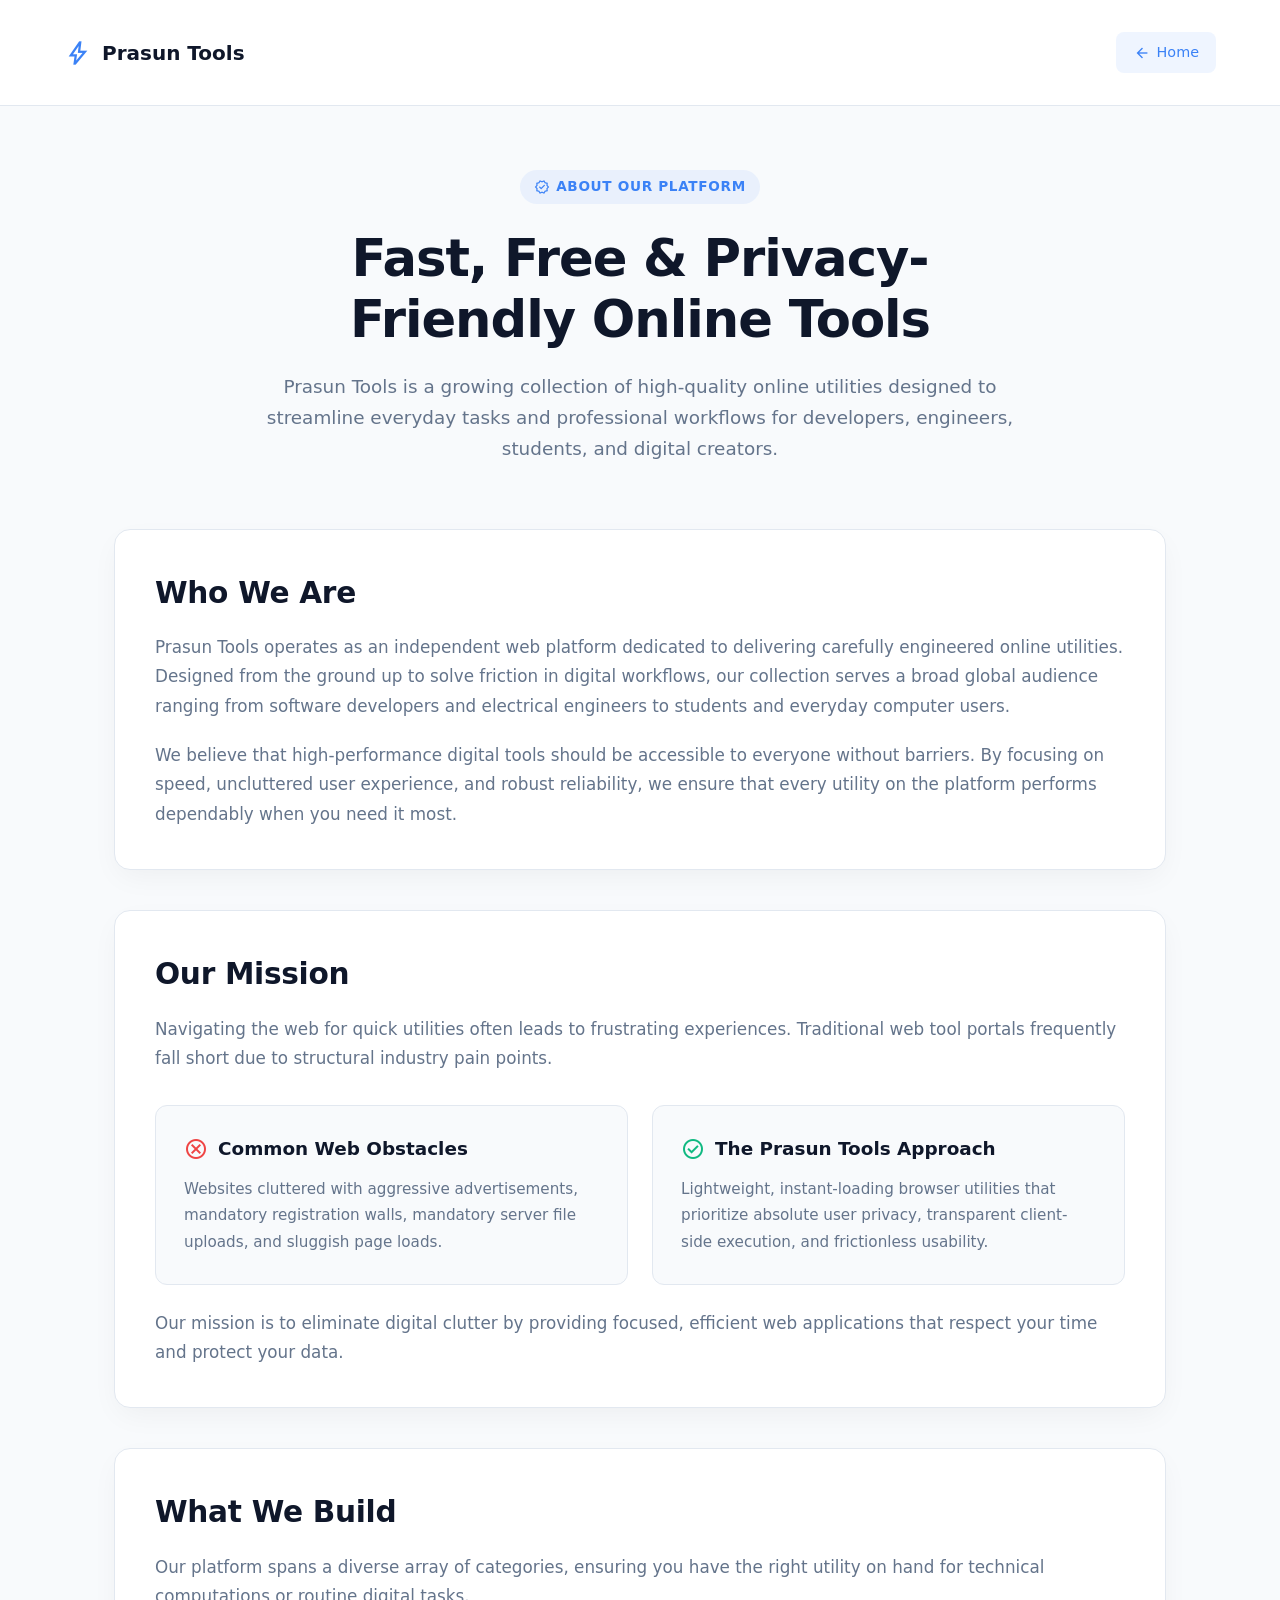
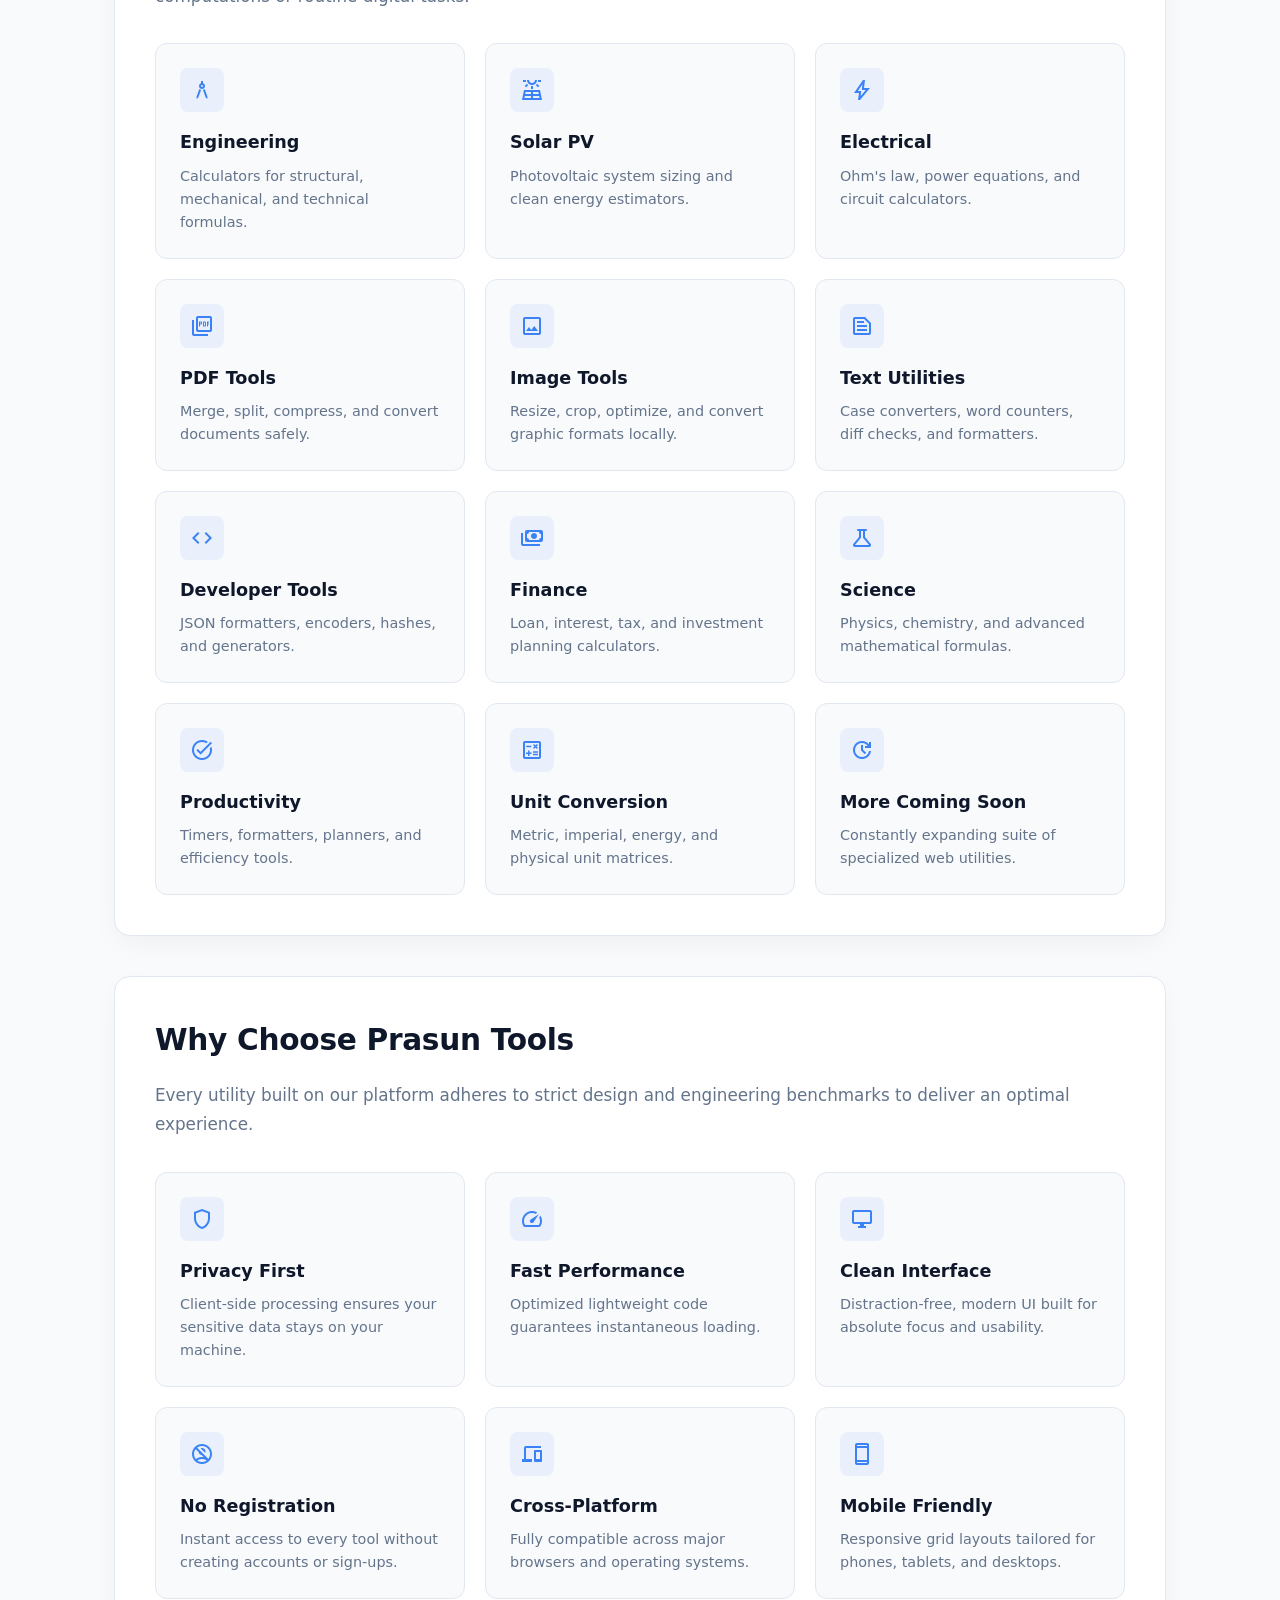
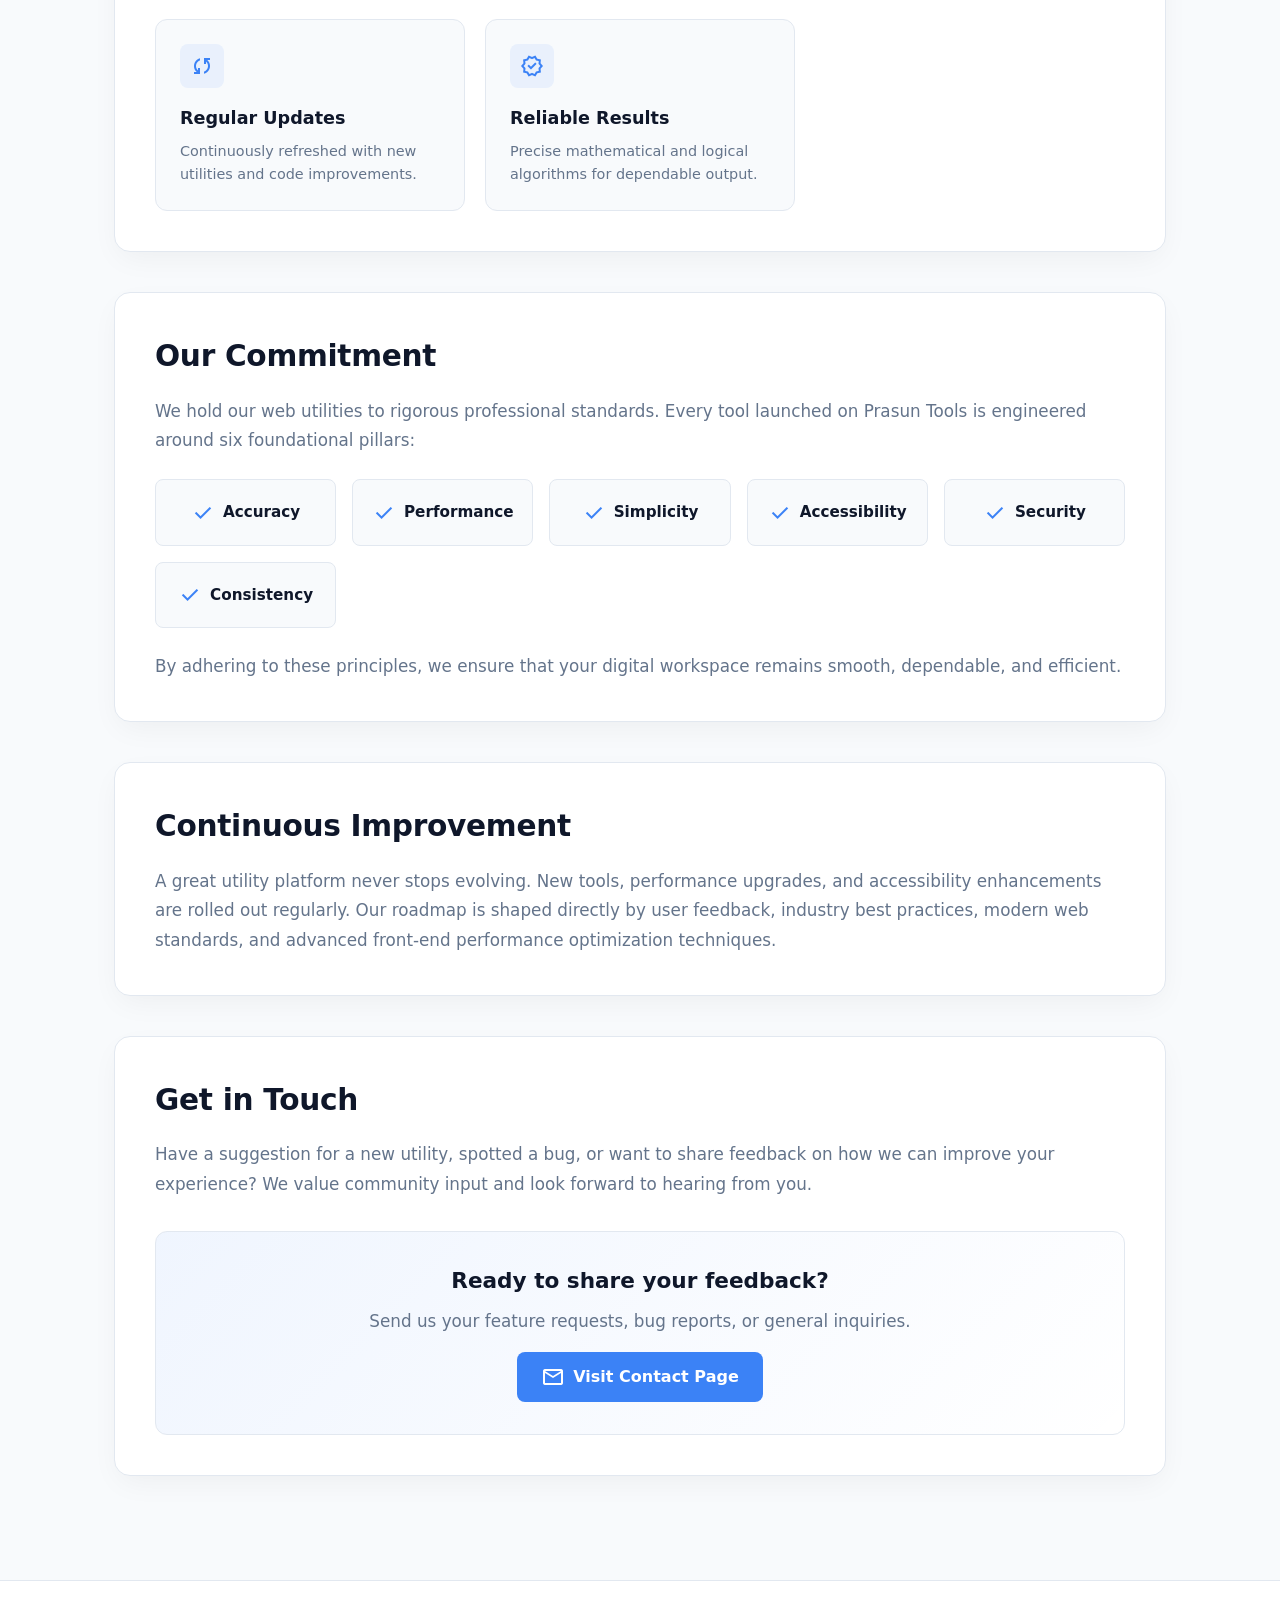
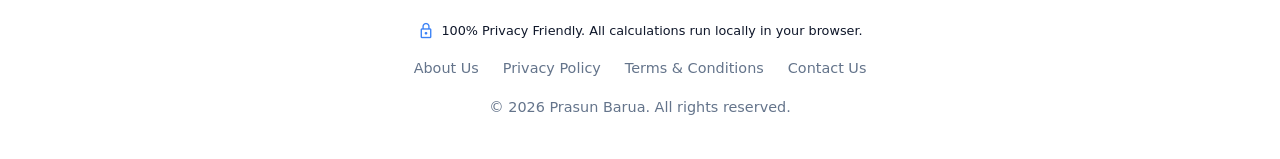
==== about.html @ 30d4415d "Revise About Us page content and SEO metadata Updated meta tags for improved SEO and added new secti" ====
<!DOCTYPE html>
<html lang="en">
<head>
    <meta charset="UTF-8">
    <meta name="viewport" content="width=device-width, initial-scale=1.0">
    <title>About Us — Prasun Tools</title>
    <meta name="description" content="Learn about Prasun Tools, an independent collection of fast, free, and privacy-friendly online tools, engineering calculators, developer utilities, and web apps.">
    <meta name="keywords" content="online tools, free tools, engineering calculators, developer tools, PDF tools, image tools, text utilities, privacy-friendly tools, web utilities, productivity tools">
    <link rel="canonical" href="https://tools.prasunbarua.com/about.html">
    <meta name="robots" content="index, follow">

    <!-- Open Graph / Social Meta Tags -->
    <meta property="og:title" content="About Us — Prasun Tools">
    <meta property="og:description" content="Discover how Prasun Tools delivers fast, free, and privacy-friendly online tools and engineering calculators for professionals and developers.">
    <meta property="og:url" content="https://tools.prasunbarua.com/about.html">
    <meta property="og:type" content="website">
    <meta property="og:site_name" content="Prasun Tools">

    <!-- Twitter Card Tags -->
    <meta name="twitter:card" content="summary_large_image">
    <meta name="twitter:title" content="About Us — Prasun Tools">
    <meta name="twitter:description" content="Explore Prasun Tools: Fast, free, and privacy-friendly online utilities built for developers, engineers, and everyday workflows.">

    <!-- Material Symbols & Fonts -->
    <link rel="stylesheet" href="https://fonts.googleapis.com/css2?family=Material+Symbols+Outlined:opsz,wght,FILL,GRAD@24,400,0,0" />
    <link rel="preconnect" href="https://fonts.googleapis.com">
    <link rel="preconnect" href="https://fonts.gstatic.com" crossorigin>
    <link href="https://fonts.googleapis.com/css2?family=Inter:wght@400;500;600;700;800&display=swap" rel="stylesheet">

    <!-- Theme Initializer Script to prevent flash -->
    <script>
        const savedTheme = localStorage.getItem('theme') || 
            (window.matchMedia('(prefers-color-scheme: dark)').matches ? 'dark' : 'light');
        document.documentElement.setAttribute('data-theme', savedTheme);
    </script>

    <!-- External & Embedded Styles -->
    <link rel="stylesheet" href="/assets/css/style.css">
    <link rel="stylesheet" href="/assets/css/responsive.css">
    <style>
        :root {
            --bg-main: #f8fafc;
            --card-bg: #ffffff;
            --text-main: #0f172a;
            --text-muted: #64748b;
            --border-color: #e2e8f0;
            --accent: #3b82f6;
            --accent-hover: #2563eb;
            --accent-light: rgba(59, 130, 246, 0.08);
            --shadow-sm: 0 1px 3px rgba(0,0,0,0.05);
            --shadow-md: 0 10px 30px -5px rgba(0, 0, 0, 0.05);
            --radius-lg: 16px;
            --radius-md: 12px;
            --radius-sm: 8px;
        }

        [data-theme="dark"] {
            --bg-main: #090d16;
            --card-bg: #111827;
            --text-main: #f8fafc;
            --text-muted: #94a3b8;
            --border-color: #1e293b;
            --accent: #3b82f6;
            --accent-hover: #60a5fa;
            --accent-light: rgba(59, 130, 246, 0.15);
            --shadow-sm: 0 1px 3px rgba(0,0,0,0.3);
            --shadow-md: 0 10px 30px -5px rgba(0, 0, 0, 0.3);
        }

        body {
            font-family: 'Inter', system-ui, -apple-system, sans-serif;
            background-color: var(--bg-main);
            color: var(--text-main);
            margin: 0;
            padding: 0;
            line-height: 1.6;
            -webkit-font-smoothing: antialiased;
        }

        .site-header {
            border-bottom: 1px solid var(--border-color);
            background: var(--card-bg);
            position: sticky;
            top: 0;
            z-index: 100;
            backdrop-filter: blur(8px);
            background-color: var(--card-bg);
        }

        .header-content {
            max-width: 1200px;
            margin: 0 auto;
            padding: 1rem 1.5rem;
            display: flex;
            align-items: center;
            justify-content: space-between;
        }

        .logo {
            display: flex;
            align-items: center;
            gap: 10px;
            text-decoration: none;
            color: var(--text-main);
            font-weight: 700;
            font-size: 1.25rem;
        }

        .logo span.material-symbols-outlined {
            color: var(--accent);
            font-size: 28px;
        }

        .btn-home {
            display: inline-flex;
            align-items: center;
            gap: 6px;
            text-decoration: none;
            padding: 8px 16px;
            border-radius: var(--radius-sm);
            font-size: 0.9rem;
            font-weight: 500;
            background-color: var(--accent-light);
            color: var(--accent);
            border: 1px solid transparent;
            transition: all 0.2s ease;
        }

        .btn-home:hover {
            border-color: var(--accent);
            background-color: var(--accent);
            color: #ffffff;
        }

        .about-container {
            max-width: 1100px;
            margin: 0 auto;
            padding: 4rem 1.5rem;
        }

        /* Hero Section */
        .about-hero {
            text-align: center;
            max-width: 750px;
            margin: 0 auto 4rem auto;
        }

        .badge {
            display: inline-flex;
            align-items: center;
            gap: 6px;
            padding: 6px 14px;
            background-color: var(--accent-light);
            color: var(--accent);
            border-radius: 50px;
            font-size: 0.85rem;
            font-weight: 600;
            margin-bottom: 1.5rem;
            text-transform: uppercase;
            letter-spacing: 0.05em;
        }

        .about-hero h1 {
            font-size: clamp(2.25rem, 4vw, 3.25rem);
            font-weight: 800;
            letter-spacing: -0.02em;
            margin-bottom: 1.25rem;
            line-height: 1.2;
        }

        .about-hero p {
            font-size: 1.15rem;
            color: var(--text-muted);
            line-height: 1.7;
        }

        /* Content Blocks */
        .content-section {
            background: var(--card-bg);
            border: 1px solid var(--border-color);
            border-radius: var(--radius-lg);
            padding: 2.5rem;
            margin-bottom: 2.5rem;
            box-shadow: var(--shadow-md);
        }

        .content-section h2 {
            font-size: 1.85rem;
            font-weight: 700;
            margin-top: 0;
            margin-bottom: 1rem;
            letter-spacing: -0.01em;
        }

        .content-section p {
            color: var(--text-muted);
            font-size: 1.05rem;
            line-height: 1.75;
            margin-bottom: 1.25rem;
        }

        .content-section p:last-child {
            margin-bottom: 0;
        }

        /* Mission comparison highlights */
        .mission-grid {
            display: grid;
            grid-template-columns: repeat(auto-fit, minmax(280px, 1fr));
            gap: 1.5rem;
            margin-top: 2rem;
        }

        .mission-card {
            background-color: var(--bg-main);
            border: 1px solid var(--border-color);
            border-radius: var(--radius-md);
            padding: 1.75rem;
        }

        .mission-card h3 {
            display: flex;
            align-items: center;
            gap: 10px;
            font-size: 1.15rem;
            font-weight: 600;
            margin-top: 0;
            margin-bottom: 0.75rem;
        }

        .mission-card.negative h3 span {
            color: #ef4444;
        }

        .mission-card.positive h3 span {
            color: #10b981;
        }

        .mission-card p {
            font-size: 0.95rem;
            margin: 0;
        }

        /* Grid for What We Build & Why Choose */
        .grid-cards {
            display: grid;
            grid-template-columns: repeat(auto-fit, minmax(240px, 1fr));
            gap: 1.25rem;
            margin-top: 2rem;
        }

        .feature-card {
            background-color: var(--bg-main);
            border: 1px solid var(--border-color);
            border-radius: var(--radius-md);
            padding: 1.5rem;
            transition: transform 0.2s ease, border-color 0.2s ease, box-shadow 0.2s ease;
        }

        .feature-card:hover {
            transform: translateY(-3px);
            border-color: var(--accent);
            box-shadow: var(--shadow-sm);
        }

        .feature-icon-wrapper {
            width: 44px;
            height: 44px;
            border-radius: var(--radius-sm);
            background-color: var(--accent-light);
            display: flex;
            align-items: center;
            justify-content: center;
            color: var(--accent);
            margin-bottom: 1rem;
        }

        .feature-card h3 {
            font-size: 1.1rem;
            font-weight: 600;
            margin: 0 0 0.5rem 0;
        }

        .feature-card p {
            font-size: 0.9rem;
            color: var(--text-muted);
            margin: 0;
            line-height: 1.6;
        }

        /* Pillars & Commitment List */
        .pillars-grid {
            display: grid;
            grid-template-columns: repeat(auto-fit, minmax(180px, 1fr));
            gap: 1rem;
            margin-top: 1.5rem;
        }

        .pillar-item {
            background: var(--bg-main);
            border: 1px solid var(--border-color);
            padding: 1.25rem;
            border-radius: var(--radius-sm);
            font-weight: 600;
            text-align: center;
            font-size: 0.95rem;
            display: flex;
            align-items: center;
            justify-content: center;
            gap: 8px;
        }

        .pillar-item span {
            color: var(--accent);
        }

        /* Call to Action Box inside section */
        .cta-box {
            background: linear-gradient(135deg, var(--accent-light), transparent);
            border: 1px solid var(--border-color);
            border-radius: var(--radius-md);
            padding: 2rem;
            text-align: center;
            margin-top: 2rem;
        }

        .cta-box h3 {
            margin-top: 0;
            font-size: 1.35rem;
        }

        .btn-primary {
            display: inline-flex;
            align-items: center;
            gap: 8px;
            background-color: var(--accent);
            color: #ffffff;
            padding: 12px 24px;
            border-radius: var(--radius-sm);
            text-decoration: none;
            font-weight: 600;
            margin-top: 1rem;
            transition: background-color 0.2s ease, transform 0.1s ease;
        }

        .btn-primary:hover {
            background-color: var(--accent-hover);
            transform: translateY(-1px);
        }

        /* Footer */
        .site-footer {
            border-top: 1px solid var(--border-color);
            background-color: var(--card-bg);
            padding: 2.5rem 1.5rem;
            text-align: center;
            color: var(--text-muted);
            font-size: 0.9rem;
        }

        .footer-content {
            max-width: 1100px;
            margin: 0 auto;
            display: flex;
            flex-direction: column;
            align-items: center;
            gap: 1rem;
        }

        .privacy-badge {
            display: inline-flex;
            align-items: center;
            gap: 6px;
            color: var(--text-main);
            font-weight: 500;
        }

        .privacy-badge span {
            color: var(--accent);
            font-size: 18px;
        }

        .footer-nav {
            display: flex;
            gap: 1.5rem;
            flex-wrap: wrap;
            justify-content: center;
        }

        .footer-nav a {
            color: var(--text-muted);
            text-decoration: none;
            transition: color 0.2s ease;
        }

        .footer-nav a:hover {
            color: var(--accent);
        }

        @media (max-width: 768px) {
            .about-container {
                padding: 2rem 1rem;
            }
            .content-section {
                padding: 1.5rem;
            }
        }
    </style>

    <!-- JSON-LD Structured Data for WebSite and Organization -->
    <script type="application/ld+json">
    {
      "@context": "https://schema.org",
      "@graph": [
        {
          "@type": "WebSite",
          "@id": "https://tools.prasunbarua.com/#website",
          "url": "https://tools.prasunbarua.com/",
          "name": "Prasun Tools",
          "description": "Fast, free, and privacy-friendly online utilities and engineering calculators.",
          "inLanguage": "en"
        },
        {
          "@type": "Organization",
          "@id": "https://tools.prasunbarua.com/#organization",
          "name": "Prasun Tools",
          "url": "https://tools.prasunbarua.com/",
          "logo": {
            "@type": "ImageObject",
            "url": "https://tools.prasunbarua.com/assets/images/logo.png"
          },
          "sameAs": []
        },
        {
          "@type": "AboutPage",
          "@id": "https://tools.prasunbarua.com/about.html#webpage",
          "url": "https://tools.prasunbarua.com/about.html",
          "name": "About Us — Prasun Tools",
          "isPartOf": {
            "@id": "https://tools.prasunbarua.com/#website"
          },
          "description": "Learn about Prasun Tools, an independent collection of fast, free, and privacy-friendly online tools and engineering calculators."
        }
      ]
    }
    </script>
</head>
<body>

    <!-- Header -->
    <header class="site-header">
        <div class="header-content">
            <a href="/" class="logo">
                <span class="material-symbols-outlined">bolt</span>
                <span>Prasun Tools</span>
            </a>
            <a href="/" class="btn-home">
                <span class="material-symbols-outlined" style="font-size: 18px;">arrow_back</span>
                <span>Home</span>
            </a>
        </div>
    </header>

    <!-- Main Content -->
    <main class="about-container">
        
        <!-- Hero Section -->
        <section class="about-hero">
            <div class="badge">
                <span class="material-symbols-outlined" style="font-size: 16px;">verified</span>
                About Our Platform
            </div>
            <h1>Fast, Free & Privacy-Friendly Online Tools</h1>
            <p>Prasun Tools is a growing collection of high-quality online utilities designed to streamline everyday tasks and professional workflows for developers, engineers, students, and digital creators.</p>
        </section>

        <!-- Who We Are -->
        <section class="content-section">
            <h2>Who We Are</h2>
            <p>Prasun Tools operates as an independent web platform dedicated to delivering carefully engineered online utilities. Designed from the ground up to solve friction in digital workflows, our collection serves a broad global audience ranging from software developers and electrical engineers to students and everyday computer users.</p>
            <p>We believe that high-performance digital tools should be accessible to everyone without barriers. By focusing on speed, uncluttered user experience, and robust reliability, we ensure that every utility on the platform performs dependably when you need it most.</p>
        </section>

        <!-- Our Mission -->
        <section class="content-section">
            <h2>Our Mission</h2>
            <p>Navigating the web for quick utilities often leads to frustrating experiences. Traditional web tool portals frequently fall short due to structural industry pain points.</p>
            
            <div class="mission-grid">
                <div class="mission-card negative">
                    <h3><span class="material-symbols-outlined">cancel</span> Common Web Obstacles</h3>
                    <p>Websites cluttered with aggressive advertisements, mandatory registration walls, mandatory server file uploads, and sluggish page loads.</p>
                </div>
                <div class="mission-card positive">
                    <h3><span class="mission-card-icon material-symbols-outlined">check_circle</span> The Prasun Tools Approach</h3>
                    <p>Lightweight, instant-loading browser utilities that prioritize absolute user privacy, transparent client-side execution, and frictionless usability.</p>
                </div>
            </div>
            <p style="margin-top: 1.5rem;">Our mission is to eliminate digital clutter by providing focused, efficient web applications that respect your time and protect your data.</p>
        </section>

        <!-- What We Build -->
        <section class="content-section">
            <h2>What We Build</h2>
            <p>Our platform spans a diverse array of categories, ensuring you have the right utility on hand for technical computations or routine digital tasks.</p>
            
            <div class="grid-cards">
                <div class="feature-card">
                    <div class="feature-icon-wrapper"><span class="material-symbols-outlined">architecture</span></div>
                    <h3>Engineering</h3>
                    <p>Calculators for structural, mechanical, and technical formulas.</p>
                </div>
                <div class="feature-card">
                    <div class="feature-icon-wrapper"><span class="material-symbols-outlined">solar_power</span></div>
                    <h3>Solar PV</h3>
                    <p>Photovoltaic system sizing and clean energy estimators.</p>
                </div>
                <div class="feature-card">
                    <div class="feature-icon-wrapper"><span class="material-symbols-outlined">bolt</span></div>
                    <h3>Electrical</h3>
                    <p>Ohm's law, power equations, and circuit calculators.</p>
                </div>
                <div class="feature-card">
                    <div class="feature-icon-wrapper"><span class="material-symbols-outlined">picture_as_pdf</span></div>
                    <h3>PDF Tools</h3>
                    <p>Merge, split, compress, and convert documents safely.</p>
                </div>
                <div class="feature-card">
                    <div class="feature-icon-wrapper"><span class="material-symbols-outlined">image</span></div>
                    <h3>Image Tools</h3>
                    <p>Resize, crop, optimize, and convert graphic formats locally.</p>
                </div>
                <div class="feature-card">
                    <div class="feature-icon-wrapper"><span class="material-symbols-outlined">text_snippet</span></div>
                    <h3>Text Utilities</h3>
                    <p>Case converters, word counters, diff checks, and formatters.</p>
                </div>
                <div class="feature-card">
                    <div class="feature-icon-wrapper"><span class="material-symbols-outlined">code</span></div>
                    <h3>Developer Tools</h3>
                    <p>JSON formatters, encoders, hashes, and generators.</p>
                </div>
                <div class="feature-card">
                    <div class="feature-icon-wrapper"><span class="material-symbols-outlined">payments</span></div>
                    <h3>Finance</h3>
                    <p>Loan, interest, tax, and investment planning calculators.</p>
                </div>
                <div class="feature-card">
                    <div class="feature-icon-wrapper"><span class="material-symbols-outlined">science</span></div>
                    <h3>Science</h3>
                    <p>Physics, chemistry, and advanced mathematical formulas.</p>
                </div>
                <div class="feature-card">
                    <div class="feature-icon-wrapper"><span class="material-symbols-outlined">task_alt</span></div>
                    <h3>Productivity</h3>
                    <p>Timers, formatters, planners, and efficiency tools.</p>
                </div>
                <div class="feature-card">
                    <div class="feature-icon-wrapper"><span class="material-symbols-outlined">calculate</span></div>
                    <h3>Unit Conversion</h3>
                    <p>Metric, imperial, energy, and physical unit matrices.</p>
                </div>
                <div class="feature-card">
                    <div class="feature-icon-wrapper"><span class="material-symbols-outlined">update</span></div>
                    <h3>More Coming Soon</h3>
                    <p>Constantly expanding suite of specialized web utilities.</p>
                </div>
            </div>
        </section>

        <!-- Why Choose Prasun Tools -->
        <section class="content-section">
            <h2>Why Choose Prasun Tools</h2>
            <p>Every utility built on our platform adheres to strict design and engineering benchmarks to deliver an optimal experience.</p>
            
            <div class="grid-cards">
                <div class="feature-card">
                    <div class="feature-icon-wrapper"><span class="material-symbols-outlined">shield</span></div>
                    <h3>Privacy First</h3>
                    <p>Client-side processing ensures your sensitive data stays on your machine.</p>
                </div>
                <div class="feature-card">
                    <div class="feature-icon-wrapper"><span class="material-symbols-outlined">speed</span></div>
                    <h3>Fast Performance</h3>
                    <p>Optimized lightweight code guarantees instantaneous loading.</p>
                </div>
                <div class="feature-card">
                    <div class="feature-icon-wrapper"><span class="material-symbols-outlined">desktop_windows</span></div>
                    <h3>Clean Interface</h3>
                    <p>Distraction-free, modern UI built for absolute focus and usability.</p>
                </div>
                <div class="feature-card">
                    <div class="feature-icon-wrapper"><span class="material-symbols-outlined">no_accounts</span></div>
                    <h3>No Registration</h3>
                    <p>Instant access to every tool without creating accounts or sign-ups.</p>
                </div>
                <div class="feature-card">
                    <div class="feature-icon-wrapper"><span class="material-symbols-outlined">devices</span></div>
                    <h3>Cross-Platform</h3>
                    <p>Fully compatible across major browsers and operating systems.</p>
                </div>
                <div class="feature-card">
                    <div class="feature-icon-wrapper"><span class="material-symbols-outlined">smartphone</span></div>
                    <h3>Mobile Friendly</h3>
                    <p>Responsive grid layouts tailored for phones, tablets, and desktops.</p>
                </div>
                <div class="feature-card">
                    <div class="feature-icon-wrapper"><span class="material-symbols-outlined">sync</span></div>
                    <h3>Regular Updates</h3>
                    <p>Continuously refreshed with new utilities and code improvements.</p>
                </div>
                <div class="feature-card">
                    <div class="feature-icon-wrapper"><span class="material-symbols-outlined">verified</span></div>
                    <h3>Reliable Results</h3>
                    <p>Precise mathematical and logical algorithms for dependable output.</p>
                </div>
            </div>
        </section>

        <!-- Our Commitment -->
        <section class="content-section">
            <h2>Our Commitment</h2>
            <p>We hold our web utilities to rigorous professional standards. Every tool launched on Prasun Tools is engineered around six foundational pillars:</p>
            
            <div class="pillars-grid">
                <div class="pillar-item"><span class="material-symbols-outlined">check</span> Accuracy</div>
                <div class="pillar-item"><span class="material-symbols-outlined">check</span> Performance</div>
                <div class="pillar-item"><span class="material-symbols-outlined">check</span> Simplicity</div>
                <div class="pillar-item"><span class="material-symbols-outlined">check</span> Accessibility</div>
                <div class="pillar-item"><span class="material-symbols-outlined">check</span> Security</div>
                <div class="pillar-item"><span class="material-symbols-outlined">check</span> Consistency</div>
            </div>
            <p style="margin-top: 1.5rem;">By adhering to these principles, we ensure that your digital workspace remains smooth, dependable, and efficient.</p>
        </section>

        <!-- Continuous Improvement -->
        <section class="content-section">
            <h2>Continuous Improvement</h2>
            <p>A great utility platform never stops evolving. New tools, performance upgrades, and accessibility enhancements are rolled out regularly. Our roadmap is shaped directly by user feedback, industry best practices, modern web standards, and advanced front-end performance optimization techniques.</p>
        </section>

        <!-- Get in Touch -->
        <section class="content-section">
            <h2>Get in Touch</h2>
            <p>Have a suggestion for a new utility, spotted a bug, or want to share feedback on how we can improve your experience? We value community input and look forward to hearing from you.</p>
            
            <div class="cta-box">
                <h3>Ready to share your feedback?</h3>
                <p style="margin: 0.5rem 0 0 0; color: var(--text-muted);">Send us your feature requests, bug reports, or general inquiries.</p>
                <a href="/contact.html" class="btn-primary">
                    <span class="material-symbols-outlined">mail</span>
                    <span>Visit Contact Page</span>
                </a>
            </div>
        </section>

    </main>

    <!-- Footer -->
    <footer class="site-footer">
        <div class="footer-content">
            <p class="privacy-badge">
                <span class="material-symbols-outlined">lock</span> 100% Privacy Friendly. All calculations run locally in your browser.
            </p>
            <nav class="footer-nav">
                <a href="/about.html">About Us</a>
                <a href="/privacy-policy.html">Privacy Policy</a>
                <a href="/terms.html">Terms & Conditions</a>
                <a href="/contact.html">Contact Us</a>
            </nav>
            <p>&copy; 2026 Prasun Barua. All rights reserved.</p>
        </div>
    </footer>

</body>
</html>
---- assets/css/style.css ----
:root {
    --bg-color: #0f172a;
    --card-bg: #1e293b;
    --text-primary: #f8fafc;
    --text-secondary: #94a3b8;
    --accent-color: #38bdf8;
    --border-color: #334155;
    --hover-bg: #2563eb;
}

[data-theme="light"] {
    --bg-color: #f8fafc;
    --card-bg: #ffffff;
    --text-primary: #0f172a;
    --text-secondary: #64748b;
    --accent-color: #0284c7;
    --border-color: #e2e8f0;
    --hover-bg: #0ea5e9;
}

* {
    margin: 0;
    padding: 0;
    box-sizing: border-box;
    font-family: system-ui, -apple-system, BlinkMacSystemFont, 'Segoe UI', Roboto, Oxygen, Ubuntu, Cantarell, sans-serif;
}

body {
    background-color: var(--bg-color);
    color: var(--text-primary);
    line-height: 1.6;
    min-height: 100vh;
    display: flex;
    flex-direction: column;
}

.container {
    width: 100%;
    max-width: 1200px;
    margin: 0 auto;
    padding: 0 1.5rem;
}

/* Header */
.site-header {
    border-bottom: 1px solid var(--border-color);
    padding: 1rem 0;
    background-color: var(--card-bg);
    position: sticky;
    top: 0;
    z-index: 100;
}

.header-inner {
    display: flex;
    justify-content: space-between;
    align-items: center;
}

.logo {
    font-size: 1.25rem;
    font-weight: 700;
    color: var(--text-primary);
    text-decoration: none;
    display: flex;
    align-items: center;
    gap: 0.5rem;
}

.nav-links {
    display: flex;
    align-items: center;
    gap: 1.5rem;
}

.nav-links a {
    color: var(--text-secondary);
    text-decoration: none;
    font-weight: 500;
    transition: color 0.2s;
}

.nav-links a:hover {
    color: var(--accent-color);
}

#theme-toggle {
    background: none;
    border: 1px solid var(--border-color);
    border-radius: 50%;
    width: 38px;
    height: 38px;
    display: flex;
    align-items: center;
    justify-content: center;
    cursor: pointer;
    color: var(--text-primary);
    transition: background-color 0.2s;
}

#theme-toggle:hover {
    background-color: var(--border-color);
}

/* Hero Section */
.hero-section {
    padding: 4rem 0 2rem;
    text-align: center;
}

.hero-section h1 {
    font-size: 2.5rem;
    font-weight: 800;
    margin-bottom: 1rem;
    letter-spacing: -0.025em;
}

.hero-section p {
    color: var(--text-secondary);
    font-size: 1.125rem;
    max-width: 600px;
    margin: 0 auto 2rem;
}

/* Search Bar */
.search-container {
    position: relative;
    max-width: 500px;
    margin: 0 auto;
}

.search-icon {
    position: absolute;
    left: 1rem;
    top: 50%;
    transform: translateY(-50%);
    color: var(--text-secondary);
}

#tool-search {
    width: 100%;
    padding: 0.875rem 1rem 0.875rem 3rem;
    background-color: var(--card-bg);
    border: 1px solid var(--border-color);
    border-radius: 8px;
    color: var(--text-primary);
    font-size: 1rem;
    outline: none;
    transition: border-color 0.2s;
}

#tool-search:focus {
    border-color: var(--accent-color);
}

/* Tools Grid */
main {
    flex: 1;
    padding: 2rem 0 4rem;
}

.section-title {
    font-size: 1.5rem;
    margin-bottom: 1.5rem;
    font-weight: 600;
}

.grid {
    display: grid;
    grid-template-columns: repeat(auto-fill, minmax(280px, 1fr));
    gap: 1.5rem;
}

.tool-card {
    background-color: var(--card-bg);
    border: 1px solid var(--border-color);
    border-radius: 12px;
    padding: 1.5rem;
    text-decoration: none;
    color: var(--text-primary);
    display: flex;
    flex-direction: column;
    transition: transform 0.2s, border-color 0.2s;
    position: relative;
}

.tool-card:hover {
    transform: translateY(-3px);
    border-color: var(--accent-color);
}

.card-icon {
    margin-bottom: 1rem;
}

.tool-card h3 {
    font-size: 1.125rem;
    margin-bottom: 0.5rem;
}

.tool-card p {
    color: var(--text-secondary);
    font-size: 0.875rem;
    margin-bottom: 1.5rem;
    flex: 1;
}

.card-tag {
    align-self: flex-start;
    font-size: 0.75rem;
    background-color: rgba(56, 189, 248, 0.1);
    color: var(--accent-color);
    padding: 0.25rem 0.75rem;
    border-radius: 9999px;
    font-weight: 500;
}

/* Footer */
.site-footer {
    border-top: 1px solid var(--border-color);
    padding: 2rem 0;
    background-color: var(--card-bg);
    text-align: center;
    font-size: 0.875rem;
    color: var(--text-secondary);
}

.footer-content {
    display: flex;
    flex-direction: column;
    gap: 0.5rem;
    align-items: center;
}

.privacy-badge {
    display: flex;
    align-items: center;
    gap: 0.25rem;
    font-size: 0.8rem;
}
/* Google Material Design Standard for Primary Filled Buttons */
.primary-btn {
    background-color: var(--accent-color);
    color: #ffffff !important; /* Forces crisp white text for standard contrast */
    flex: 2;
    font-weight: 500;
    box-shadow: 0 1px 3px rgba(0, 0, 0, 0.1);
}

.primary-btn .material-symbols-outlined {
    color: #ffffff !important; /* Forces white icon color to match text */
}

.primary-btn:hover {
    filter: brightness(0.92); /* Standard Google darkening effect on hover */
    transform: none; /* Keeps flat modern Material elevation */
}
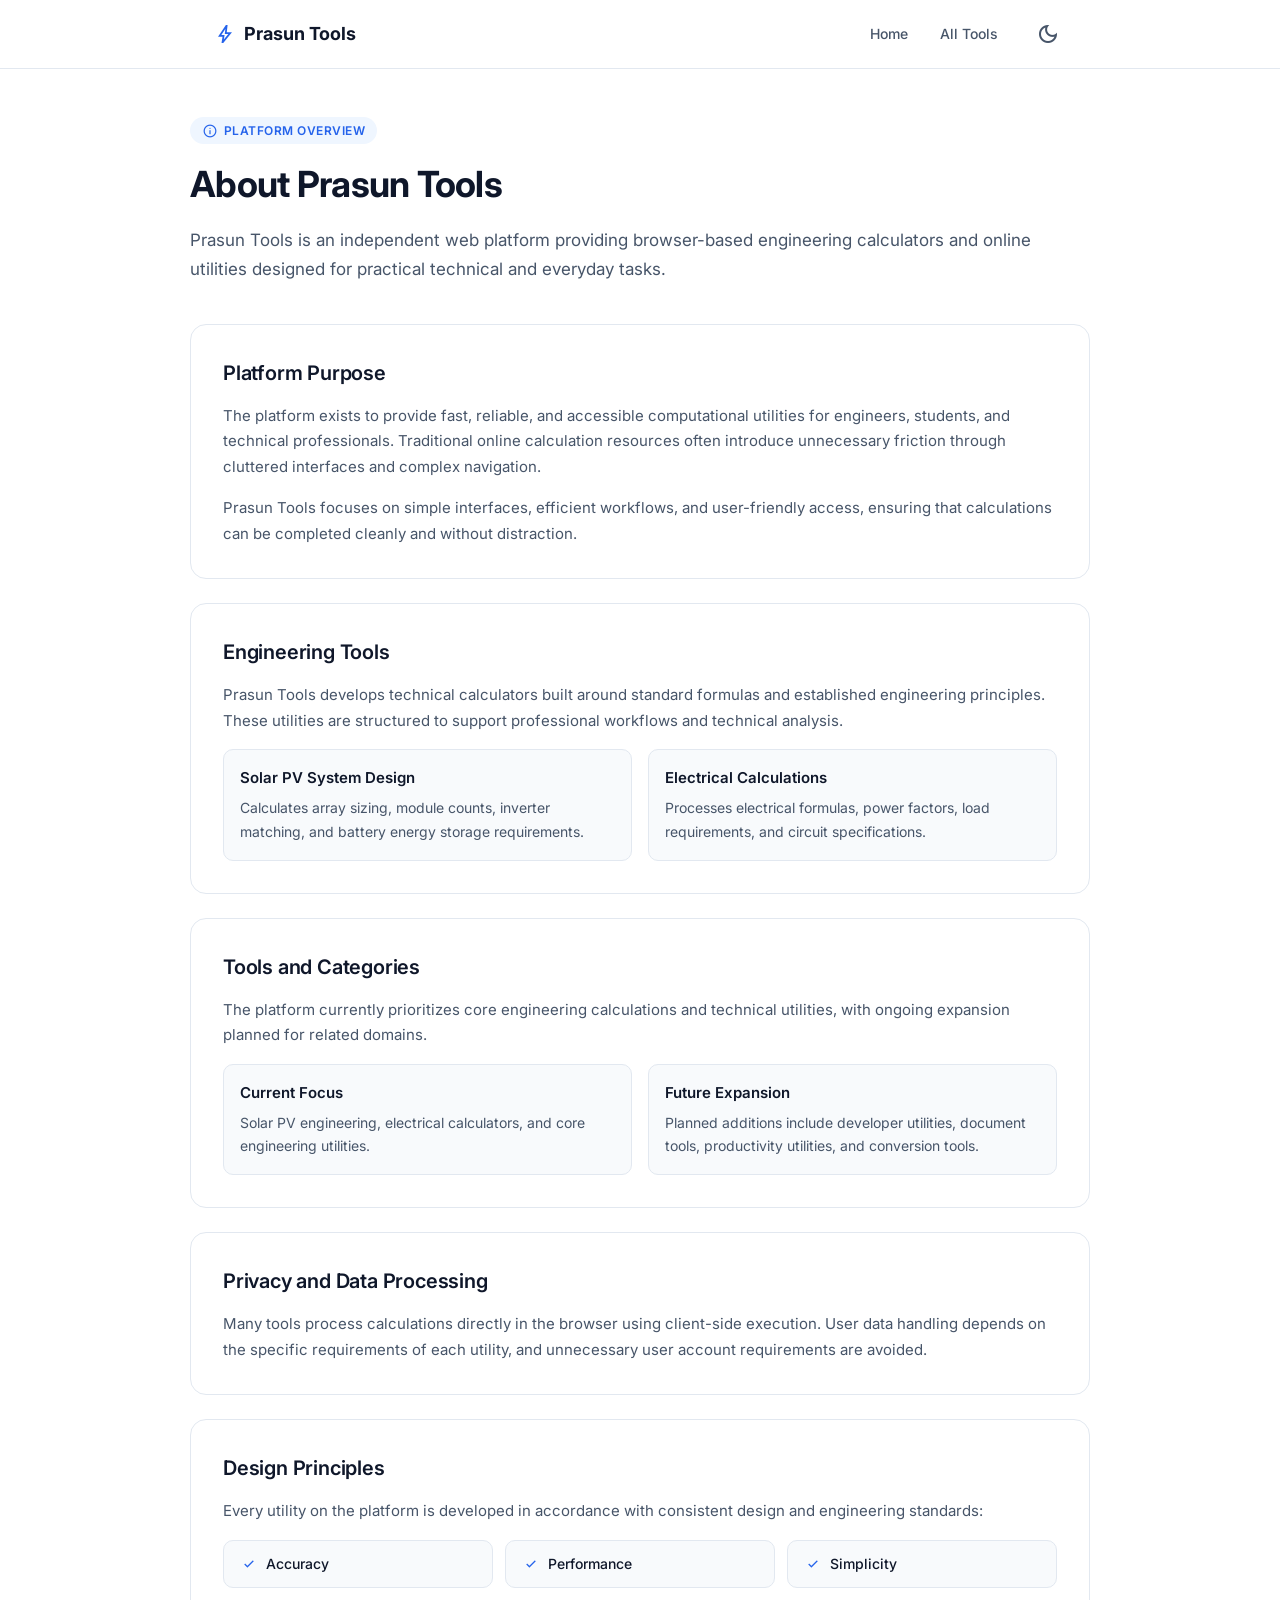
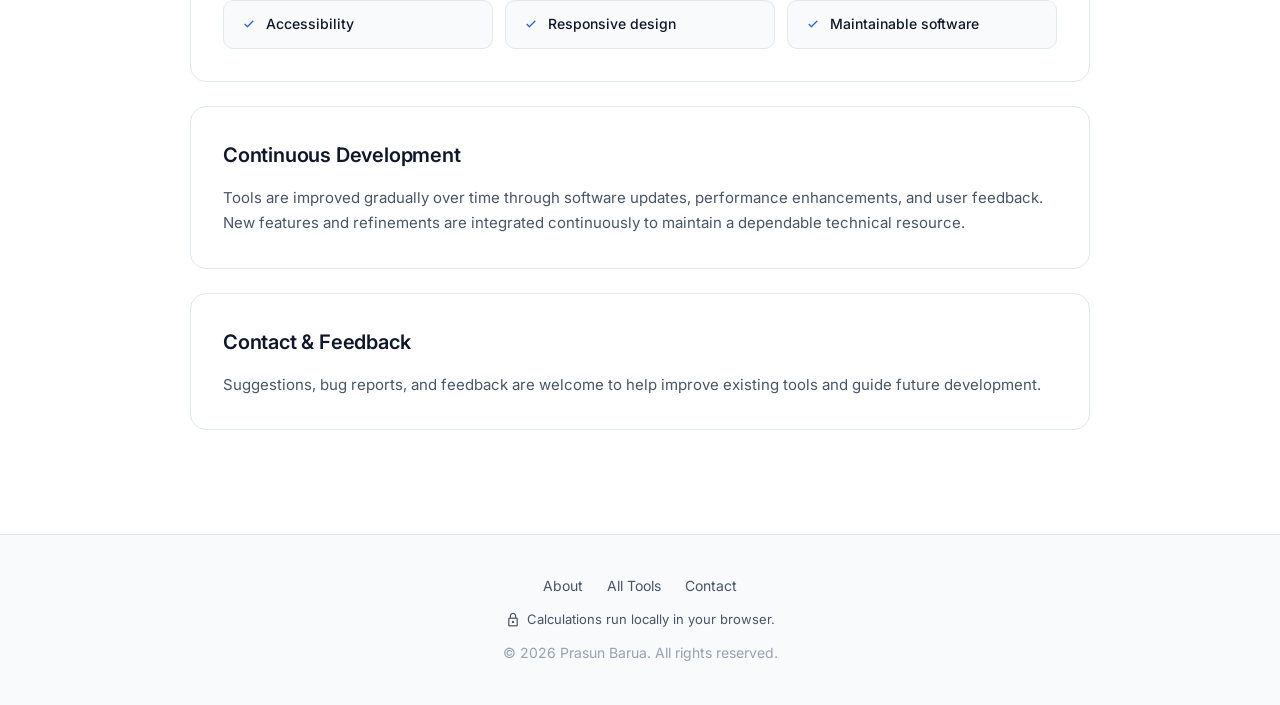
==== commit ffdb2de8: "Refactor about.html for improved usability and design Updated meta descriptions, improved theme hand" ====
--- a/about.html
+++ b/about.html
@@ -1,413 +1,340 @@
 <!DOCTYPE html>
-<html lang="en">
+<html lang="en" data-theme="light">
 <head>
     <meta charset="UTF-8">
     <meta name="viewport" content="width=device-width, initial-scale=1.0">
     <title>About Us — Prasun Tools</title>
-    <meta name="description" content="Learn about Prasun Tools, an independent collection of fast, free, and privacy-friendly online tools, engineering calculators, developer utilities, and web apps.">
-    <meta name="keywords" content="online tools, free tools, engineering calculators, developer tools, PDF tools, image tools, text utilities, privacy-friendly tools, web utilities, productivity tools">
+    <meta name="description" content="Learn about Prasun Tools, an independent web platform providing browser-based engineering calculators and online utilities designed for practical technical and everyday tasks.">
     <link rel="canonical" href="https://tools.prasunbarua.com/about.html">
     <meta name="robots" content="index, follow">
 
-    <!-- Open Graph / Social Meta Tags -->
+    <!-- Open Graph Meta Tags -->
     <meta property="og:title" content="About Us — Prasun Tools">
-    <meta property="og:description" content="Discover how Prasun Tools delivers fast, free, and privacy-friendly online tools and engineering calculators for professionals and developers.">
+    <meta property="og:description" content="Learn about Prasun Tools, an independent web platform providing browser-based engineering calculators and online utilities designed for practical technical and everyday tasks.">
     <meta property="og:url" content="https://tools.prasunbarua.com/about.html">
     <meta property="og:type" content="website">
     <meta property="og:site_name" content="Prasun Tools">
 
-    <!-- Twitter Card Tags -->
-    <meta name="twitter:card" content="summary_large_image">
-    <meta name="twitter:title" content="About Us — Prasun Tools">
-    <meta name="twitter:description" content="Explore Prasun Tools: Fast, free, and privacy-friendly online utilities built for developers, engineers, and everyday workflows.">
-
-    <!-- Material Symbols & Fonts -->
-    <link rel="stylesheet" href="https://fonts.googleapis.com/css2?family=Material+Symbols+Outlined:opsz,wght,FILL,GRAD@24,400,0,0" />
+    <!-- Google Fonts & Material Symbols -->
     <link rel="preconnect" href="https://fonts.googleapis.com">
     <link rel="preconnect" href="https://fonts.gstatic.com" crossorigin>
-    <link href="https://fonts.googleapis.com/css2?family=Inter:wght@400;500;600;700;800&display=swap" rel="stylesheet">
-
-    <!-- Theme Initializer Script to prevent flash -->
+    <link rel="stylesheet" href="https://fonts.googleapis.com/css2?family=Inter:wght@400;500;600;700&family=JetBrains+Mono:wght@400;500&display=swap">
+    <link rel="stylesheet" href="https://fonts.googleapis.com/css2?family=Material+Symbols+Outlined:opsz,wght,FILL,GRAD@24,400,0,0" />
+
+    <!-- Theme Initializer Script -->
     <script>
         const savedTheme = localStorage.getItem('theme') || 
             (window.matchMedia('(prefers-color-scheme: dark)').matches ? 'dark' : 'light');
         document.documentElement.setAttribute('data-theme', savedTheme);
     </script>
 
-    <!-- External & Embedded Styles -->
-    <link rel="stylesheet" href="/assets/css/style.css">
-    <link rel="stylesheet" href="/assets/css/responsive.css">
     <style>
         :root {
-            --bg-main: #f8fafc;
-            --card-bg: #ffffff;
-            --text-main: #0f172a;
+            --bg-main: #ffffff;
+            --bg-secondary: #f8fafc;
+            --surface: #ffffff;
+            --surface-hover: #f1f5f9;
+            --text-primary: #0f172a;
+            --text-secondary: #475569;
+            --text-muted: #94a3b8;
+            --border-light: #e2e8f0;
+            --border-hover: #cbd5e1;
+            --brand-blue: #2563eb;
+            --brand-blue-hover: #1d4ed8;
+            --brand-blue-light: #eff6ff;
+            
+            --font-sans: 'Inter', -apple-system, BlinkMacSystemFont, "Segoe UI", Roboto, sans-serif;
+            --font-mono: 'JetBrains Mono', monospace;
+            --radius-lg: 16px;
+            --radius-md: 10px;
+            --radius-full: 9999px;
+            --transition-smooth: 0.2s ease;
+            --container-width: 900px;
+        }
+
+        [data-theme="dark"] {
+            --bg-main: #020617;
+            --bg-secondary: #0f172a;
+            --surface: #0f172a;
+            --surface-hover: #1e293b;
+            --text-primary: #f8fafc;
+            --text-secondary: #94a3b8;
             --text-muted: #64748b;
-            --border-color: #e2e8f0;
-            --accent: #3b82f6;
-            --accent-hover: #2563eb;
-            --accent-light: rgba(59, 130, 246, 0.08);
-            --shadow-sm: 0 1px 3px rgba(0,0,0,0.05);
-            --shadow-md: 0 10px 30px -5px rgba(0, 0, 0, 0.05);
-            --radius-lg: 16px;
-            --radius-md: 12px;
-            --radius-sm: 8px;
-        }
-
-        [data-theme="dark"] {
-            --bg-main: #090d16;
-            --card-bg: #111827;
-            --text-main: #f8fafc;
-            --text-muted: #94a3b8;
-            --border-color: #1e293b;
-            --accent: #3b82f6;
-            --accent-hover: #60a5fa;
-            --accent-light: rgba(59, 130, 246, 0.15);
-            --shadow-sm: 0 1px 3px rgba(0,0,0,0.3);
-            --shadow-md: 0 10px 30px -5px rgba(0, 0, 0, 0.3);
-        }
-
+            --border-light: #1e293b;
+            --border-hover: #334155;
+            --brand-blue: #3b82f6;
+            --brand-blue-hover: #60a5fa;
+            --brand-blue-light: rgba(59, 130, 246, 0.1);
+        }
+
+        *, *::before, *::after { box-sizing: border-box; margin: 0; padding: 0; }
         body {
-            font-family: 'Inter', system-ui, -apple-system, sans-serif;
+            font-family: var(--font-sans);
             background-color: var(--bg-main);
-            color: var(--text-main);
-            margin: 0;
-            padding: 0;
+            color: var(--text-primary);
             line-height: 1.6;
             -webkit-font-smoothing: antialiased;
         }
 
+        a { text-decoration: none; color: inherit; }
+        ul { list-style: none; }
+
+        .container {
+            width: 100%;
+            max-width: var(--container-width);
+            margin: 0 auto;
+            padding: 0 1.5rem;
+        }
+
+        /* Header Navigation */
         .site-header {
-            border-bottom: 1px solid var(--border-color);
-            background: var(--card-bg);
             position: sticky;
             top: 0;
             z-index: 100;
-            backdrop-filter: blur(8px);
-            background-color: var(--card-bg);
-        }
-
-        .header-content {
-            max-width: 1200px;
-            margin: 0 auto;
-            padding: 1rem 1.5rem;
+            background: var(--bg-main);
+            border-bottom: 1px solid var(--border-light);
+            backdrop-filter: blur(12px);
+        }
+
+        .header-inner {
             display: flex;
             align-items: center;
             justify-content: space-between;
+            height: 4.25rem;
         }
 
         .logo {
             display: flex;
             align-items: center;
-            gap: 10px;
-            text-decoration: none;
-            color: var(--text-main);
+            gap: 0.5rem;
             font-weight: 700;
+            font-size: 1.125rem;
+            color: var(--text-primary);
+        }
+
+        .logo-icon {
+            color: var(--brand-blue);
+            font-size: 1.375rem;
+        }
+
+        .nav-links {
+            display: flex;
+            align-items: center;
+            gap: 2rem;
+        }
+
+        .nav-links a {
+            font-size: 0.875rem;
+            font-weight: 500;
+            color: var(--text-secondary);
+            transition: color var(--transition-smooth);
+        }
+
+        .nav-links a:hover {
+            color: var(--text-primary);
+        }
+
+        .theme-toggle-btn {
+            background: none;
+            border: none;
+            cursor: pointer;
+            color: var(--text-secondary);
+            display: flex;
+            align-items: center;
+            justify-content: center;
+            width: 2.25rem;
+            height: 2.25rem;
+            border-radius: var(--radius-full);
+            transition: background var(--transition-smooth), color var(--transition-smooth);
+        }
+
+        .theme-toggle-btn:hover {
+            background: var(--surface-hover);
+            color: var(--text-primary);
+        }
+
+        /* Main Content Area */
+        .about-main {
+            padding: 3rem 0 5rem;
+        }
+
+        .about-hero {
+            margin-bottom: 2.5rem;
+            text-align: left;
+        }
+
+        .tool-badge-pill {
+            display: inline-flex;
+            align-items: center;
+            gap: 0.375rem;
+            background: var(--brand-blue-light);
+            color: var(--brand-blue);
+            font-size: 0.75rem;
+            font-weight: 600;
+            padding: 0.25rem 0.75rem;
+            border-radius: var(--radius-full);
+            margin-bottom: 0.75rem;
+            text-transform: uppercase;
+            letter-spacing: 0.04em;
+        }
+
+        .tool-badge-pill .material-symbols-outlined {
+            font-size: 1rem;
+        }
+
+        .about-hero h1 {
+            font-size: 2.25rem;
+            font-weight: 700;
+            letter-spacing: -0.02em;
+            margin-bottom: 0.75rem;
+            color: var(--text-primary);
+        }
+
+        .about-hero p {
+            font-size: 1.0625rem;
+            color: var(--text-secondary);
+            line-height: 1.7;
+        }
+
+        /* Content Sections */
+        .content-card {
+            background: var(--surface);
+            border: 1px solid var(--border-light);
+            border-radius: var(--radius-lg);
+            padding: 2rem;
+            margin-bottom: 1.5rem;
+        }
+
+        .content-card h2 {
             font-size: 1.25rem;
-        }
-
-        .logo span.material-symbols-outlined {
-            color: var(--accent);
-            font-size: 28px;
-        }
-
-        .btn-home {
-            display: inline-flex;
-            align-items: center;
-            gap: 6px;
-            text-decoration: none;
-            padding: 8px 16px;
-            border-radius: var(--radius-sm);
-            font-size: 0.9rem;
+            font-weight: 600;
+            color: var(--text-primary);
+            margin-bottom: 0.875rem;
+            letter-spacing: -0.01em;
+        }
+
+        .content-card p {
+            font-size: 0.9375rem;
+            color: var(--text-secondary);
+            margin-bottom: 1rem;
+            line-height: 1.7;
+        }
+
+        .content-card p:last-child {
+            margin-bottom: 0;
+        }
+
+        /* Lists & Grids */
+        .specs-grid {
+            display: grid;
+            grid-template-columns: repeat(2, 1fr);
+            gap: 1rem;
+            margin-top: 1rem;
+        }
+
+        @media (max-width: 640px) {
+            .specs-grid {
+                grid-template-columns: 1fr;
+            }
+        }
+
+        .spec-item {
+            background: var(--bg-secondary);
+            border: 1px solid var(--border-light);
+            border-radius: var(--radius-md);
+            padding: 1rem;
+        }
+
+        .spec-item h3 {
+            font-size: 0.9375rem;
+            font-weight: 600;
+            color: var(--text-primary);
+            margin-bottom: 0.375rem;
+        }
+
+        .spec-item p {
+            font-size: 0.875rem;
+            color: var(--text-secondary);
+            margin: 0;
+        }
+
+        .principles-list {
+            display: grid;
+            grid-template-columns: repeat(3, 1fr);
+            gap: 0.75rem;
+            margin-top: 1rem;
+        }
+
+        @media (max-width: 640px) {
+            .principles-list {
+                grid-template-columns: 1fr;
+            }
+        }
+
+        .principle-badge {
+            background: var(--bg-secondary);
+            border: 1px solid var(--border-light);
+            border-radius: var(--radius-md);
+            padding: 0.75rem 1rem;
+            font-size: 0.875rem;
             font-weight: 500;
-            background-color: var(--accent-light);
-            color: var(--accent);
-            border: 1px solid transparent;
-            transition: all 0.2s ease;
-        }
-
-        .btn-home:hover {
-            border-color: var(--accent);
-            background-color: var(--accent);
-            color: #ffffff;
-        }
-
-        .about-container {
-            max-width: 1100px;
-            margin: 0 auto;
-            padding: 4rem 1.5rem;
-        }
-
-        /* Hero Section */
-        .about-hero {
-            text-align: center;
-            max-width: 750px;
-            margin: 0 auto 4rem auto;
-        }
-
-        .badge {
-            display: inline-flex;
-            align-items: center;
-            gap: 6px;
-            padding: 6px 14px;
-            background-color: var(--accent-light);
-            color: var(--accent);
-            border-radius: 50px;
-            font-size: 0.85rem;
-            font-weight: 600;
-            margin-bottom: 1.5rem;
-            text-transform: uppercase;
-            letter-spacing: 0.05em;
-        }
-
-        .about-hero h1 {
-            font-size: clamp(2.25rem, 4vw, 3.25rem);
-            font-weight: 800;
-            letter-spacing: -0.02em;
-            margin-bottom: 1.25rem;
-            line-height: 1.2;
-        }
-
-        .about-hero p {
-            font-size: 1.15rem;
-            color: var(--text-muted);
-            line-height: 1.7;
-        }
-
-        /* Content Blocks */
-        .content-section {
-            background: var(--card-bg);
-            border: 1px solid var(--border-color);
-            border-radius: var(--radius-lg);
-            padding: 2.5rem;
-            margin-bottom: 2.5rem;
-            box-shadow: var(--shadow-md);
-        }
-
-        .content-section h2 {
-            font-size: 1.85rem;
-            font-weight: 700;
-            margin-top: 0;
-            margin-bottom: 1rem;
-            letter-spacing: -0.01em;
-        }
-
-        .content-section p {
-            color: var(--text-muted);
-            font-size: 1.05rem;
-            line-height: 1.75;
-            margin-bottom: 1.25rem;
-        }
-
-        .content-section p:last-child {
-            margin-bottom: 0;
-        }
-
-        /* Mission comparison highlights */
-        .mission-grid {
-            display: grid;
-            grid-template-columns: repeat(auto-fit, minmax(280px, 1fr));
-            gap: 1.5rem;
-            margin-top: 2rem;
-        }
-
-        .mission-card {
-            background-color: var(--bg-main);
-            border: 1px solid var(--border-color);
-            border-radius: var(--radius-md);
-            padding: 1.75rem;
-        }
-
-        .mission-card h3 {
-            display: flex;
-            align-items: center;
-            gap: 10px;
-            font-size: 1.15rem;
-            font-weight: 600;
-            margin-top: 0;
-            margin-bottom: 0.75rem;
-        }
-
-        .mission-card.negative h3 span {
-            color: #ef4444;
-        }
-
-        .mission-card.positive h3 span {
-            color: #10b981;
-        }
-
-        .mission-card p {
-            font-size: 0.95rem;
-            margin: 0;
-        }
-
-        /* Grid for What We Build & Why Choose */
-        .grid-cards {
-            display: grid;
-            grid-template-columns: repeat(auto-fit, minmax(240px, 1fr));
-            gap: 1.25rem;
-            margin-top: 2rem;
-        }
-
-        .feature-card {
-            background-color: var(--bg-main);
-            border: 1px solid var(--border-color);
-            border-radius: var(--radius-md);
-            padding: 1.5rem;
-            transition: transform 0.2s ease, border-color 0.2s ease, box-shadow 0.2s ease;
-        }
-
-        .feature-card:hover {
-            transform: translateY(-3px);
-            border-color: var(--accent);
-            box-shadow: var(--shadow-sm);
-        }
-
-        .feature-icon-wrapper {
-            width: 44px;
-            height: 44px;
-            border-radius: var(--radius-sm);
-            background-color: var(--accent-light);
-            display: flex;
-            align-items: center;
-            justify-content: center;
-            color: var(--accent);
-            margin-bottom: 1rem;
-        }
-
-        .feature-card h3 {
-            font-size: 1.1rem;
-            font-weight: 600;
-            margin: 0 0 0.5rem 0;
-        }
-
-        .feature-card p {
-            font-size: 0.9rem;
-            color: var(--text-muted);
-            margin: 0;
-            line-height: 1.6;
-        }
-
-        /* Pillars & Commitment List */
-        .pillars-grid {
-            display: grid;
-            grid-template-columns: repeat(auto-fit, minmax(180px, 1fr));
-            gap: 1rem;
-            margin-top: 1.5rem;
-        }
-
-        .pillar-item {
-            background: var(--bg-main);
-            border: 1px solid var(--border-color);
-            padding: 1.25rem;
-            border-radius: var(--radius-sm);
-            font-weight: 600;
-            text-align: center;
-            font-size: 0.95rem;
-            display: flex;
-            align-items: center;
-            justify-content: center;
-            gap: 8px;
-        }
-
-        .pillar-item span {
-            color: var(--accent);
-        }
-
-        /* Call to Action Box inside section */
-        .cta-box {
-            background: linear-gradient(135deg, var(--accent-light), transparent);
-            border: 1px solid var(--border-color);
-            border-radius: var(--radius-md);
-            padding: 2rem;
-            text-align: center;
-            margin-top: 2rem;
-        }
-
-        .cta-box h3 {
-            margin-top: 0;
-            font-size: 1.35rem;
-        }
-
-        .btn-primary {
-            display: inline-flex;
-            align-items: center;
-            gap: 8px;
-            background-color: var(--accent);
-            color: #ffffff;
-            padding: 12px 24px;
-            border-radius: var(--radius-sm);
-            text-decoration: none;
-            font-weight: 600;
-            margin-top: 1rem;
-            transition: background-color 0.2s ease, transform 0.1s ease;
-        }
-
-        .btn-primary:hover {
-            background-color: var(--accent-hover);
-            transform: translateY(-1px);
+            color: var(--text-primary);
+            display: flex;
+            align-items: center;
+            gap: 0.5rem;
+        }
+
+        .principle-badge .material-symbols-outlined {
+            color: var(--brand-blue);
+            font-size: 1.125rem;
         }
 
         /* Footer */
         .site-footer {
-            border-top: 1px solid var(--border-color);
-            background-color: var(--card-bg);
-            padding: 2.5rem 1.5rem;
+            border-top: 1px solid var(--border-light);
+            padding: 2.5rem 0;
             text-align: center;
+            font-size: 0.875rem;
             color: var(--text-muted);
-            font-size: 0.9rem;
+            background: var(--bg-secondary);
         }
 
         .footer-content {
-            max-width: 1100px;
-            margin: 0 auto;
             display: flex;
             flex-direction: column;
             align-items: center;
-            gap: 1rem;
+            gap: 0.75rem;
+        }
+
+        .footer-nav {
+            display: flex;
+            gap: 1.5rem;
+            font-size: 0.875rem;
+        }
+
+        .footer-nav a {
+            color: var(--text-secondary);
+            transition: color var(--transition-smooth);
+        }
+
+        .footer-nav a:hover {
+            color: var(--text-primary);
         }
 
         .privacy-badge {
             display: inline-flex;
             align-items: center;
-            gap: 6px;
-            color: var(--text-main);
-            font-weight: 500;
-        }
-
-        .privacy-badge span {
-            color: var(--accent);
-            font-size: 18px;
-        }
-
-        .footer-nav {
-            display: flex;
-            gap: 1.5rem;
-            flex-wrap: wrap;
-            justify-content: center;
-        }
-
-        .footer-nav a {
-            color: var(--text-muted);
-            text-decoration: none;
-            transition: color 0.2s ease;
-        }
-
-        .footer-nav a:hover {
-            color: var(--accent);
-        }
-
-        @media (max-width: 768px) {
-            .about-container {
-                padding: 2rem 1rem;
-            }
-            .content-section {
-                padding: 1.5rem;
-            }
+            gap: 0.375rem;
+            font-size: 0.8125rem;
+            color: var(--text-secondary);
+        }
+
+        .privacy-badge .material-symbols-outlined {
+            font-size: 16px;
         }
     </style>
 
-    <!-- JSON-LD Structured Data for WebSite and Organization -->
+    <!-- JSON-LD Structured Data -->
     <script type="application/ld+json">
     {
       "@context": "https://schema.org",
@@ -417,19 +344,8 @@
           "@id": "https://tools.prasunbarua.com/#website",
           "url": "https://tools.prasunbarua.com/",
           "name": "Prasun Tools",
-          "description": "Fast, free, and privacy-friendly online utilities and engineering calculators.",
+          "description": "Browser-based engineering calculators and online utilities.",
           "inLanguage": "en"
-        },
-        {
-          "@type": "Organization",
-          "@id": "https://tools.prasunbarua.com/#organization",
-          "name": "Prasun Tools",
-          "url": "https://tools.prasunbarua.com/",
-          "logo": {
-            "@type": "ImageObject",
-            "url": "https://tools.prasunbarua.com/assets/images/logo.png"
-          },
-          "sameAs": []
         },
         {
           "@type": "AboutPage",
@@ -439,7 +355,7 @@
           "isPartOf": {
             "@id": "https://tools.prasunbarua.com/#website"
           },
-          "description": "Learn about Prasun Tools, an independent collection of fast, free, and privacy-friendly online tools and engineering calculators."
+          "description": "Learn about Prasun Tools, an independent web platform providing browser-based engineering calculators and online utilities."
         }
       ]
     }
@@ -447,230 +363,151 @@
 </head>
 <body>
 
-    <!-- Header -->
+    <!-- Header Section -->
     <header class="site-header">
-        <div class="header-content">
-            <a href="/" class="logo">
-                <span class="material-symbols-outlined">bolt</span>
+        <div class="container header-inner">
+            <a href="/" class="logo" aria-label="Prasun Tools Home">
+                <span class="material-symbols-outlined logo-icon" aria-hidden="true">bolt</span>
                 <span>Prasun Tools</span>
             </a>
-            <a href="/" class="btn-home">
-                <span class="material-symbols-outlined" style="font-size: 18px;">arrow_back</span>
-                <span>Home</span>
-            </a>
+            <nav class="nav-links" aria-label="Main Navigation">
+                <a href="/">Home</a>
+                <a href="/#tools-grid">All Tools</a>
+                <button id="theme-toggle" class="theme-toggle-btn" aria-label="Toggle dark and light mode">
+                    <span class="material-symbols-outlined" aria-hidden="true">dark_mode</span>
+                </button>
+            </nav>
         </div>
     </header>
 
     <!-- Main Content -->
-    <main class="about-container">
-        
-        <!-- Hero Section -->
-        <section class="about-hero">
-            <div class="badge">
-                <span class="material-symbols-outlined" style="font-size: 16px;">verified</span>
-                About Our Platform
+    <main class="container about-main">
+        <div class="about-hero">
+            <div class="tool-badge-pill">
+                <span class="material-symbols-outlined" aria-hidden="true">info</span>
+                <span>Platform Overview</span>
             </div>
-            <h1>Fast, Free & Privacy-Friendly Online Tools</h1>
-            <p>Prasun Tools is a growing collection of high-quality online utilities designed to streamline everyday tasks and professional workflows for developers, engineers, students, and digital creators.</p>
-        </section>
-
-        <!-- Who We Are -->
-        <section class="content-section">
-            <h2>Who We Are</h2>
-            <p>Prasun Tools operates as an independent web platform dedicated to delivering carefully engineered online utilities. Designed from the ground up to solve friction in digital workflows, our collection serves a broad global audience ranging from software developers and electrical engineers to students and everyday computer users.</p>
-            <p>We believe that high-performance digital tools should be accessible to everyone without barriers. By focusing on speed, uncluttered user experience, and robust reliability, we ensure that every utility on the platform performs dependably when you need it most.</p>
-        </section>
-
-        <!-- Our Mission -->
-        <section class="content-section">
-            <h2>Our Mission</h2>
-            <p>Navigating the web for quick utilities often leads to frustrating experiences. Traditional web tool portals frequently fall short due to structural industry pain points.</p>
-            
-            <div class="mission-grid">
-                <div class="mission-card negative">
-                    <h3><span class="material-symbols-outlined">cancel</span> Common Web Obstacles</h3>
-                    <p>Websites cluttered with aggressive advertisements, mandatory registration walls, mandatory server file uploads, and sluggish page loads.</p>
-                </div>
-                <div class="mission-card positive">
-                    <h3><span class="mission-card-icon material-symbols-outlined">check_circle</span> The Prasun Tools Approach</h3>
-                    <p>Lightweight, instant-loading browser utilities that prioritize absolute user privacy, transparent client-side execution, and frictionless usability.</p>
+            <h1>About Prasun Tools</h1>
+            <p>Prasun Tools is an independent web platform providing browser-based engineering calculators and online utilities designed for practical technical and everyday tasks.</p>
+        </div>
+
+        <!-- Platform Purpose -->
+        <section class="content-card">
+            <h2>Platform Purpose</h2>
+            <p>The platform exists to provide fast, reliable, and accessible computational utilities for engineers, students, and technical professionals. Traditional online calculation resources often introduce unnecessary friction through cluttered interfaces and complex navigation.</p>
+            <p>Prasun Tools focuses on simple interfaces, efficient workflows, and user-friendly access, ensuring that calculations can be completed cleanly and without distraction.</p>
+        </section>
+
+        <!-- Engineering Focus -->
+        <section class="content-card">
+            <h2>Engineering Tools</h2>
+            <p>Prasun Tools develops technical calculators built around standard formulas and established engineering principles. These utilities are structured to support professional workflows and technical analysis.</p>
+            <div class="specs-grid">
+                <div class="spec-item">
+                    <h3>Solar PV System Design</h3>
+                    <p>Calculates array sizing, module counts, inverter matching, and battery energy storage requirements.</p>
+                </div>
+                <div class="spec-item">
+                    <h3>Electrical Calculations</h3>
+                    <p>Processes electrical formulas, power factors, load requirements, and circuit specifications.</p>
                 </div>
             </div>
-            <p style="margin-top: 1.5rem;">Our mission is to eliminate digital clutter by providing focused, efficient web applications that respect your time and protect your data.</p>
-        </section>
-
-        <!-- What We Build -->
-        <section class="content-section">
-            <h2>What We Build</h2>
-            <p>Our platform spans a diverse array of categories, ensuring you have the right utility on hand for technical computations or routine digital tasks.</p>
-            
-            <div class="grid-cards">
-                <div class="feature-card">
-                    <div class="feature-icon-wrapper"><span class="material-symbols-outlined">architecture</span></div>
-                    <h3>Engineering</h3>
-                    <p>Calculators for structural, mechanical, and technical formulas.</p>
-                </div>
-                <div class="feature-card">
-                    <div class="feature-icon-wrapper"><span class="material-symbols-outlined">solar_power</span></div>
-                    <h3>Solar PV</h3>
-                    <p>Photovoltaic system sizing and clean energy estimators.</p>
-                </div>
-                <div class="feature-card">
-                    <div class="feature-icon-wrapper"><span class="material-symbols-outlined">bolt</span></div>
-                    <h3>Electrical</h3>
-                    <p>Ohm's law, power equations, and circuit calculators.</p>
-                </div>
-                <div class="feature-card">
-                    <div class="feature-icon-wrapper"><span class="material-symbols-outlined">picture_as_pdf</span></div>
-                    <h3>PDF Tools</h3>
-                    <p>Merge, split, compress, and convert documents safely.</p>
-                </div>
-                <div class="feature-card">
-                    <div class="feature-icon-wrapper"><span class="material-symbols-outlined">image</span></div>
-                    <h3>Image Tools</h3>
-                    <p>Resize, crop, optimize, and convert graphic formats locally.</p>
-                </div>
-                <div class="feature-card">
-                    <div class="feature-icon-wrapper"><span class="material-symbols-outlined">text_snippet</span></div>
-                    <h3>Text Utilities</h3>
-                    <p>Case converters, word counters, diff checks, and formatters.</p>
-                </div>
-                <div class="feature-card">
-                    <div class="feature-icon-wrapper"><span class="material-symbols-outlined">code</span></div>
-                    <h3>Developer Tools</h3>
-                    <p>JSON formatters, encoders, hashes, and generators.</p>
-                </div>
-                <div class="feature-card">
-                    <div class="feature-icon-wrapper"><span class="material-symbols-outlined">payments</span></div>
-                    <h3>Finance</h3>
-                    <p>Loan, interest, tax, and investment planning calculators.</p>
-                </div>
-                <div class="feature-card">
-                    <div class="feature-icon-wrapper"><span class="material-symbols-outlined">science</span></div>
-                    <h3>Science</h3>
-                    <p>Physics, chemistry, and advanced mathematical formulas.</p>
-                </div>
-                <div class="feature-card">
-                    <div class="feature-icon-wrapper"><span class="material-symbols-outlined">task_alt</span></div>
-                    <h3>Productivity</h3>
-                    <p>Timers, formatters, planners, and efficiency tools.</p>
-                </div>
-                <div class="feature-card">
-                    <div class="feature-icon-wrapper"><span class="material-symbols-outlined">calculate</span></div>
-                    <h3>Unit Conversion</h3>
-                    <p>Metric, imperial, energy, and physical unit matrices.</p>
-                </div>
-                <div class="feature-card">
-                    <div class="feature-icon-wrapper"><span class="material-symbols-outlined">update</span></div>
-                    <h3>More Coming Soon</h3>
-                    <p>Constantly expanding suite of specialized web utilities.</p>
+        </section>
+
+        <!-- Tools and Categories -->
+        <section class="content-card">
+            <h2>Tools and Categories</h2>
+            <p>The platform currently prioritizes core engineering calculations and technical utilities, with ongoing expansion planned for related domains.</p>
+            <div class="specs-grid">
+                <div class="spec-item">
+                    <h3>Current Focus</h3>
+                    <p>Solar PV engineering, electrical calculators, and core engineering utilities.</p>
+                </div>
+                <div class="spec-item">
+                    <h3>Future Expansion</h3>
+                    <p>Planned additions include developer utilities, document tools, productivity utilities, and conversion tools.</p>
                 </div>
             </div>
         </section>
 
-        <!-- Why Choose Prasun Tools -->
-        <section class="content-section">
-            <h2>Why Choose Prasun Tools</h2>
-            <p>Every utility built on our platform adheres to strict design and engineering benchmarks to deliver an optimal experience.</p>
-            
-            <div class="grid-cards">
-                <div class="feature-card">
-                    <div class="feature-icon-wrapper"><span class="material-symbols-outlined">shield</span></div>
-                    <h3>Privacy First</h3>
-                    <p>Client-side processing ensures your sensitive data stays on your machine.</p>
-                </div>
-                <div class="feature-card">
-                    <div class="feature-icon-wrapper"><span class="material-symbols-outlined">speed</span></div>
-                    <h3>Fast Performance</h3>
-                    <p>Optimized lightweight code guarantees instantaneous loading.</p>
-                </div>
-                <div class="feature-card">
-                    <div class="feature-icon-wrapper"><span class="material-symbols-outlined">desktop_windows</span></div>
-                    <h3>Clean Interface</h3>
-                    <p>Distraction-free, modern UI built for absolute focus and usability.</p>
-                </div>
-                <div class="feature-card">
-                    <div class="feature-icon-wrapper"><span class="material-symbols-outlined">no_accounts</span></div>
-                    <h3>No Registration</h3>
-                    <p>Instant access to every tool without creating accounts or sign-ups.</p>
-                </div>
-                <div class="feature-card">
-                    <div class="feature-icon-wrapper"><span class="material-symbols-outlined">devices</span></div>
-                    <h3>Cross-Platform</h3>
-                    <p>Fully compatible across major browsers and operating systems.</p>
-                </div>
-                <div class="feature-card">
-                    <div class="feature-icon-wrapper"><span class="material-symbols-outlined">smartphone</span></div>
-                    <h3>Mobile Friendly</h3>
-                    <p>Responsive grid layouts tailored for phones, tablets, and desktops.</p>
-                </div>
-                <div class="feature-card">
-                    <div class="feature-icon-wrapper"><span class="material-symbols-outlined">sync</span></div>
-                    <h3>Regular Updates</h3>
-                    <p>Continuously refreshed with new utilities and code improvements.</p>
-                </div>
-                <div class="feature-card">
-                    <div class="feature-icon-wrapper"><span class="material-symbols-outlined">verified</span></div>
-                    <h3>Reliable Results</h3>
-                    <p>Precise mathematical and logical algorithms for dependable output.</p>
+        <!-- Privacy and Data Processing -->
+        <section class="content-card">
+            <h2>Privacy and Data Processing</h2>
+            <p>Many tools process calculations directly in the browser using client-side execution. User data handling depends on the specific requirements of each utility, and unnecessary user account requirements are avoided.</p>
+        </section>
+
+        <!-- Design Principles -->
+        <section class="content-card">
+            <h2>Design Principles</h2>
+            <p>Every utility on the platform is developed in accordance with consistent design and engineering standards:</p>
+            <div class="principles-list">
+                <div class="principle-badge">
+                    <span class="material-symbols-outlined" aria-hidden="true">check</span> Accuracy
+                </div>
+                <div class="principle-badge">
+                    <span class="material-symbols-outlined" aria-hidden="true">check</span> Performance
+                </div>
+                <div class="principle-badge">
+                    <span class="material-symbols-outlined" aria-hidden="true">check</span> Simplicity
+                </div>
+                <div class="principle-badge">
+                    <span class="material-symbols-outlined" aria-hidden="true">check</span> Accessibility
+                </div>
+                <div class="principle-badge">
+                    <span class="material-symbols-outlined" aria-hidden="true">check</span> Responsive design
+                </div>
+                <div class="principle-badge">
+                    <span class="material-symbols-outlined" aria-hidden="true">check</span> Maintainable software
                 </div>
             </div>
         </section>
 
-        <!-- Our Commitment -->
-        <section class="content-section">
-            <h2>Our Commitment</h2>
-            <p>We hold our web utilities to rigorous professional standards. Every tool launched on Prasun Tools is engineered around six foundational pillars:</p>
-            
-            <div class="pillars-grid">
-                <div class="pillar-item"><span class="material-symbols-outlined">check</span> Accuracy</div>
-                <div class="pillar-item"><span class="material-symbols-outlined">check</span> Performance</div>
-                <div class="pillar-item"><span class="material-symbols-outlined">check</span> Simplicity</div>
-                <div class="pillar-item"><span class="material-symbols-outlined">check</span> Accessibility</div>
-                <div class="pillar-item"><span class="material-symbols-outlined">check</span> Security</div>
-                <div class="pillar-item"><span class="material-symbols-outlined">check</span> Consistency</div>
-            </div>
-            <p style="margin-top: 1.5rem;">By adhering to these principles, we ensure that your digital workspace remains smooth, dependable, and efficient.</p>
-        </section>
-
-        <!-- Continuous Improvement -->
-        <section class="content-section">
-            <h2>Continuous Improvement</h2>
-            <p>A great utility platform never stops evolving. New tools, performance upgrades, and accessibility enhancements are rolled out regularly. Our roadmap is shaped directly by user feedback, industry best practices, modern web standards, and advanced front-end performance optimization techniques.</p>
-        </section>
-
-        <!-- Get in Touch -->
-        <section class="content-section">
-            <h2>Get in Touch</h2>
-            <p>Have a suggestion for a new utility, spotted a bug, or want to share feedback on how we can improve your experience? We value community input and look forward to hearing from you.</p>
-            
-            <div class="cta-box">
-                <h3>Ready to share your feedback?</h3>
-                <p style="margin: 0.5rem 0 0 0; color: var(--text-muted);">Send us your feature requests, bug reports, or general inquiries.</p>
-                <a href="/contact.html" class="btn-primary">
-                    <span class="material-symbols-outlined">mail</span>
-                    <span>Visit Contact Page</span>
-                </a>
-            </div>
-        </section>
-
+        <!-- Continuous Development -->
+        <section class="content-card">
+            <h2>Continuous Development</h2>
+            <p>Tools are improved gradually over time through software updates, performance enhancements, and user feedback. New features and refinements are integrated continuously to maintain a dependable technical resource.</p>
+        </section>
+
+        <!-- Contact Section -->
+        <section class="content-card">
+            <h2>Contact & Feedback</h2>
+            <p>Suggestions, bug reports, and feedback are welcome to help improve existing tools and guide future development.</p>
+        </section>
     </main>
 
-    <!-- Footer -->
+    <!-- Footer Section -->
     <footer class="site-footer">
-        <div class="footer-content">
+        <div class="container footer-content">
+            <nav class="footer-nav" aria-label="Footer Navigation">
+                <a href="/about.html">About</a>
+                <a href="/">All Tools</a>
+                <a href="/#contact">Contact</a>
+            </nav>
             <p class="privacy-badge">
-                <span class="material-symbols-outlined">lock</span> 100% Privacy Friendly. All calculations run locally in your browser.
+                <span class="material-symbols-outlined" aria-hidden="true">lock</span> Calculations run locally in your browser.
             </p>
-            <nav class="footer-nav">
-                <a href="/about.html">About Us</a>
-                <a href="/privacy-policy.html">Privacy Policy</a>
-                <a href="/terms.html">Terms & Conditions</a>
-                <a href="/contact.html">Contact Us</a>
-            </nav>
             <p>&copy; 2026 Prasun Barua. All rights reserved.</p>
         </div>
     </footer>
 
+    <!-- Theme Toggle Logic script -->
+    <script>
+        const themeToggleBtn = document.getElementById('theme-toggle');
+        const themeIcon = themeToggleBtn.querySelector('.material-symbols-outlined');
+
+        function updateThemeIcon(theme) {
+            themeIcon.textContent = theme === 'dark' ? 'light_mode' : 'dark_mode';
+        }
+
+        updateThemeIcon(savedTheme);
+
+        themeToggleBtn.addEventListener('click', () => {
+            const currentTheme = document.documentElement.getAttribute('data-theme');
+            const newTheme = currentTheme === 'dark' ? 'light' : 'dark';
+            document.documentElement.setAttribute('data-theme', newTheme);
+            localStorage.setItem('theme', newTheme);
+            updateThemeIcon(newTheme);
+        });
+    </script>
 </body>
 </html>
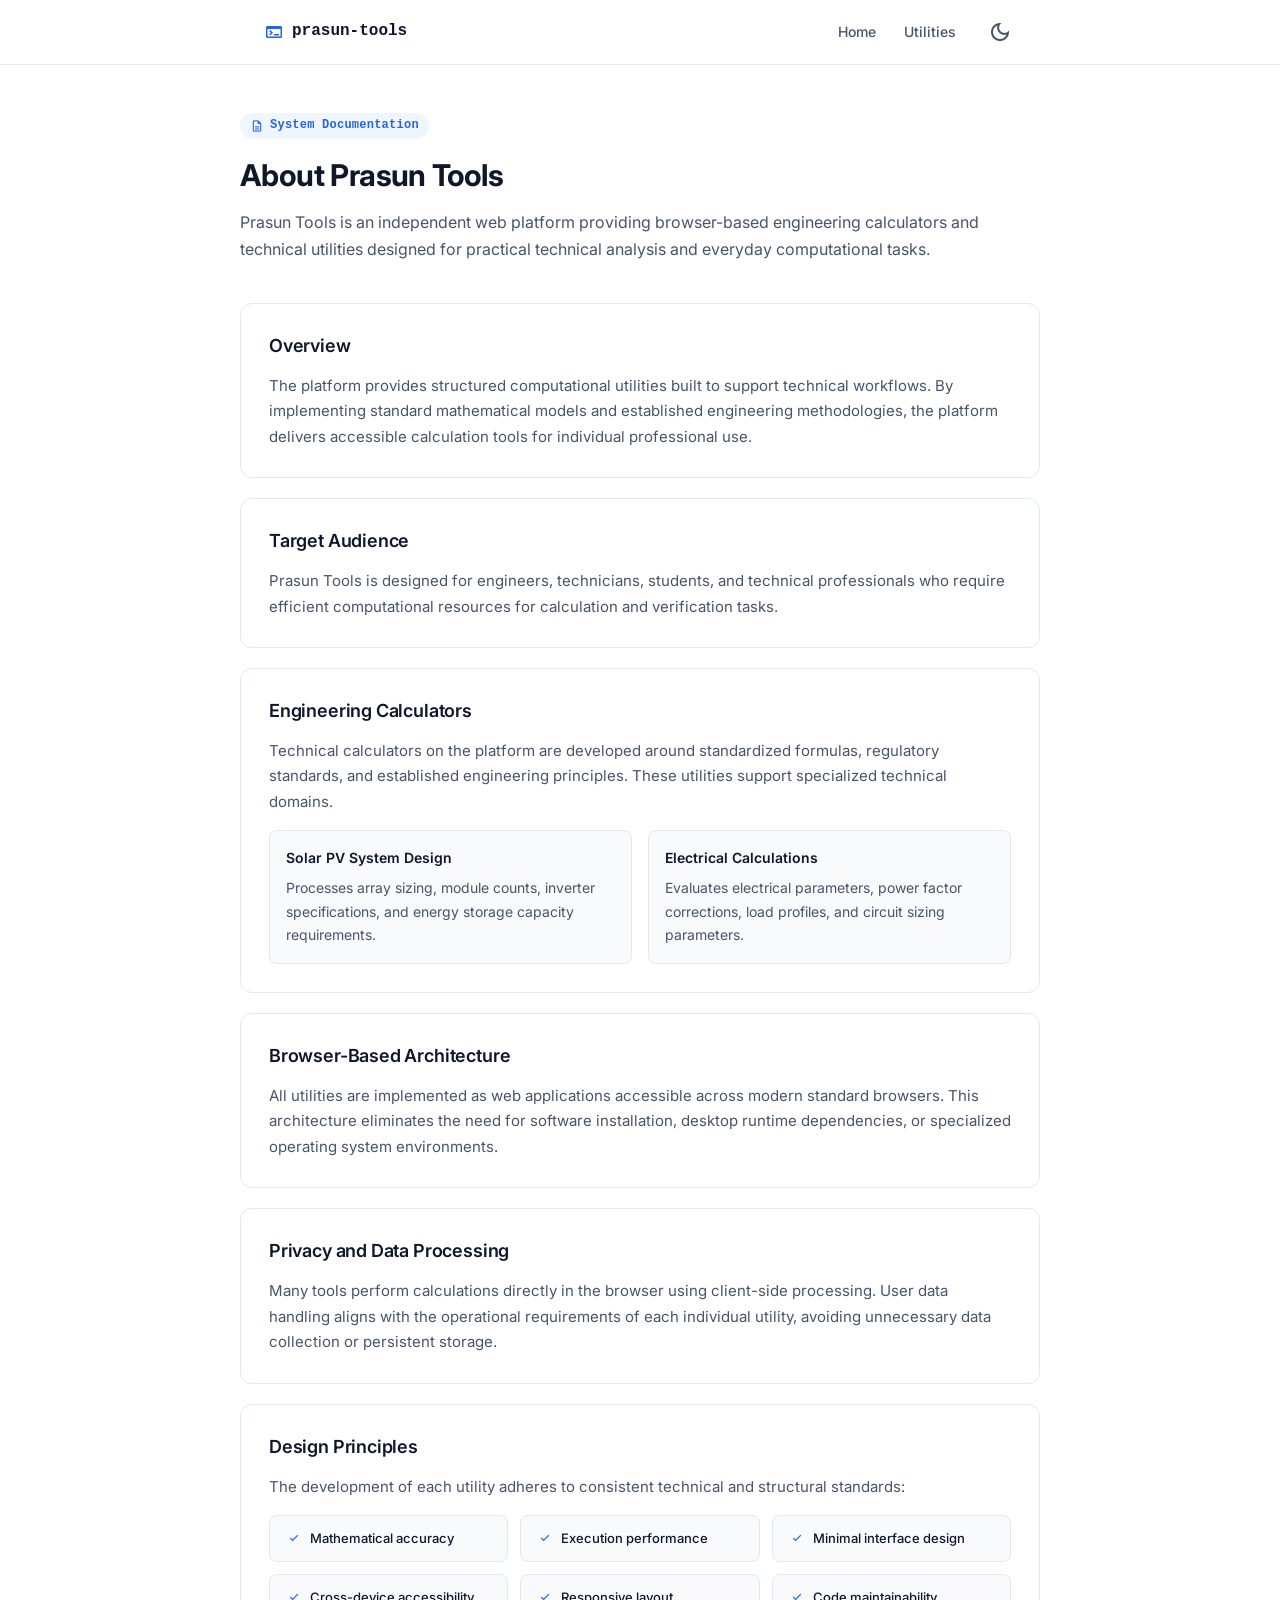
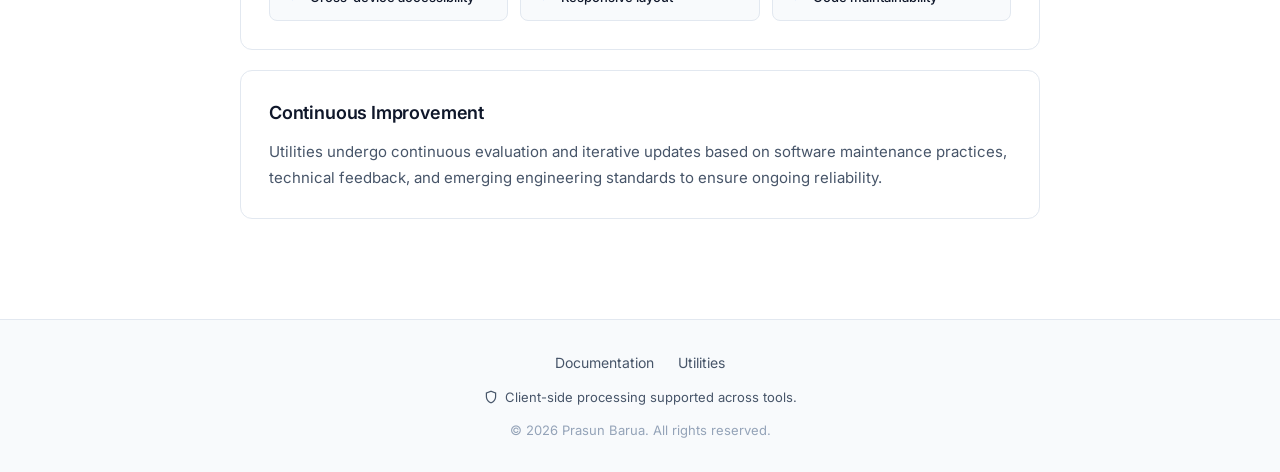
==== commit dfb84453: "Revise About page content and structure Updated the content and structure of the About page, includi" ====
--- a/about.html
+++ b/about.html
@@ -3,14 +3,14 @@
 <head>
     <meta charset="UTF-8">
     <meta name="viewport" content="width=device-width, initial-scale=1.0">
-    <title>About Us — Prasun Tools</title>
-    <meta name="description" content="Learn about Prasun Tools, an independent web platform providing browser-based engineering calculators and online utilities designed for practical technical and everyday tasks.">
+    <title>About — Prasun Tools</title>
+    <meta name="description" content="Technical documentation and overview of Prasun Tools, an independent web platform providing browser-based engineering calculators and technical utilities.">
     <link rel="canonical" href="https://tools.prasunbarua.com/about.html">
     <meta name="robots" content="index, follow">
 
     <!-- Open Graph Meta Tags -->
-    <meta property="og:title" content="About Us — Prasun Tools">
-    <meta property="og:description" content="Learn about Prasun Tools, an independent web platform providing browser-based engineering calculators and online utilities designed for practical technical and everyday tasks.">
+    <meta property="og:title" content="About — Prasun Tools">
+    <meta property="og:description" content="Technical documentation and overview of Prasun Tools, an independent web platform providing browser-based engineering calculators and technical utilities.">
     <meta property="og:url" content="https://tools.prasunbarua.com/about.html">
     <meta property="og:type" content="website">
     <meta property="og:site_name" content="Prasun Tools">
@@ -45,11 +45,11 @@
             
             --font-sans: 'Inter', -apple-system, BlinkMacSystemFont, "Segoe UI", Roboto, sans-serif;
             --font-mono: 'JetBrains Mono', monospace;
-            --radius-lg: 16px;
-            --radius-md: 10px;
+            --radius-lg: 12px;
+            --radius-md: 8px;
             --radius-full: 9999px;
             --transition-smooth: 0.2s ease;
-            --container-width: 900px;
+            --container-width: 800px;
         }
 
         [data-theme="dark"] {
@@ -100,27 +100,28 @@
             display: flex;
             align-items: center;
             justify-content: space-between;
-            height: 4.25rem;
+            height: 4rem;
         }
 
         .logo {
             display: flex;
             align-items: center;
             gap: 0.5rem;
-            font-weight: 700;
-            font-size: 1.125rem;
-            color: var(--text-primary);
+            font-weight: 600;
+            font-size: 1rem;
+            color: var(--text-primary);
+            font-family: var(--font-mono);
         }
 
         .logo-icon {
             color: var(--brand-blue);
-            font-size: 1.375rem;
+            font-size: 1.25rem;
         }
 
         .nav-links {
             display: flex;
             align-items: center;
-            gap: 2rem;
+            gap: 1.75rem;
         }
 
         .nav-links a {
@@ -142,8 +143,8 @@
             display: flex;
             align-items: center;
             justify-content: center;
-            width: 2.25rem;
-            height: 2.25rem;
+            width: 2rem;
+            height: 2rem;
             border-radius: var(--radius-full);
             transition: background var(--transition-smooth), color var(--transition-smooth);
         }
@@ -171,27 +172,27 @@
             color: var(--brand-blue);
             font-size: 0.75rem;
             font-weight: 600;
-            padding: 0.25rem 0.75rem;
+            padding: 0.2rem 0.625rem;
             border-radius: var(--radius-full);
             margin-bottom: 0.75rem;
-            text-transform: uppercase;
-            letter-spacing: 0.04em;
+            font-family: var(--font-mono);
+            letter-spacing: 0.02em;
         }
 
         .tool-badge-pill .material-symbols-outlined {
-            font-size: 1rem;
+            font-size: 0.875rem;
         }
 
         .about-hero h1 {
-            font-size: 2.25rem;
+            font-size: 1.875rem;
             font-weight: 700;
             letter-spacing: -0.02em;
-            margin-bottom: 0.75rem;
+            margin-bottom: 0.625rem;
             color: var(--text-primary);
         }
 
         .about-hero p {
-            font-size: 1.0625rem;
+            font-size: 1rem;
             color: var(--text-secondary);
             line-height: 1.7;
         }
@@ -201,22 +202,22 @@
             background: var(--surface);
             border: 1px solid var(--border-light);
             border-radius: var(--radius-lg);
-            padding: 2rem;
-            margin-bottom: 1.5rem;
+            padding: 1.75rem;
+            margin-bottom: 1.25rem;
         }
 
         .content-card h2 {
-            font-size: 1.25rem;
+            font-size: 1.125rem;
             font-weight: 600;
             color: var(--text-primary);
-            margin-bottom: 0.875rem;
+            margin-bottom: 0.75rem;
             letter-spacing: -0.01em;
         }
 
         .content-card p {
             font-size: 0.9375rem;
             color: var(--text-secondary);
-            margin-bottom: 1rem;
+            margin-bottom: 0.875rem;
             line-height: 1.7;
         }
 
@@ -224,7 +225,7 @@
             margin-bottom: 0;
         }
 
-        /* Lists & Grids */
+        /* Specs & Grids */
         .specs-grid {
             display: grid;
             grid-template-columns: repeat(2, 1fr);
@@ -246,7 +247,7 @@
         }
 
         .spec-item h3 {
-            font-size: 0.9375rem;
+            font-size: 0.875rem;
             font-weight: 600;
             color: var(--text-primary);
             margin-bottom: 0.375rem;
@@ -276,7 +277,7 @@
             border: 1px solid var(--border-light);
             border-radius: var(--radius-md);
             padding: 0.75rem 1rem;
-            font-size: 0.875rem;
+            font-size: 0.8125rem;
             font-weight: 500;
             color: var(--text-primary);
             display: flex;
@@ -286,15 +287,15 @@
 
         .principle-badge .material-symbols-outlined {
             color: var(--brand-blue);
-            font-size: 1.125rem;
+            font-size: 1rem;
         }
 
         /* Footer */
         .site-footer {
             border-top: 1px solid var(--border-light);
-            padding: 2.5rem 0;
+            padding: 2rem 0;
             text-align: center;
-            font-size: 0.875rem;
+            font-size: 0.8125rem;
             color: var(--text-muted);
             background: var(--bg-secondary);
         }
@@ -330,7 +331,7 @@
         }
 
         .privacy-badge .material-symbols-outlined {
-            font-size: 16px;
+            font-size: 1rem;
         }
     </style>
 
@@ -344,18 +345,18 @@
           "@id": "https://tools.prasunbarua.com/#website",
           "url": "https://tools.prasunbarua.com/",
           "name": "Prasun Tools",
-          "description": "Browser-based engineering calculators and online utilities.",
+          "description": "Browser-based engineering calculators and technical utilities.",
           "inLanguage": "en"
         },
         {
           "@type": "AboutPage",
           "@id": "https://tools.prasunbarua.com/about.html#webpage",
           "url": "https://tools.prasunbarua.com/about.html",
-          "name": "About Us — Prasun Tools",
+          "name": "About — Prasun Tools",
           "isPartOf": {
             "@id": "https://tools.prasunbarua.com/#website"
           },
-          "description": "Learn about Prasun Tools, an independent web platform providing browser-based engineering calculators and online utilities."
+          "description": "Technical documentation and overview of Prasun Tools platform architecture and design standards."
         }
       ]
     }
@@ -367,13 +368,13 @@
     <header class="site-header">
         <div class="container header-inner">
             <a href="/" class="logo" aria-label="Prasun Tools Home">
-                <span class="material-symbols-outlined logo-icon" aria-hidden="true">bolt</span>
-                <span>Prasun Tools</span>
+                <span class="material-symbols-outlined logo-icon" aria-hidden="true">terminal</span>
+                <span>prasun-tools</span>
             </a>
             <nav class="nav-links" aria-label="Main Navigation">
                 <a href="/">Home</a>
-                <a href="/#tools-grid">All Tools</a>
-                <button id="theme-toggle" class="theme-toggle-btn" aria-label="Toggle dark and light mode">
+                <a href="/#tools-grid">Utilities</a>
+                <button id="theme-toggle" class="theme-toggle-btn" aria-label="Toggle theme">
                     <span class="material-symbols-outlined" aria-hidden="true">dark_mode</span>
                 </button>
             </nav>
@@ -384,94 +385,83 @@
     <main class="container about-main">
         <div class="about-hero">
             <div class="tool-badge-pill">
-                <span class="material-symbols-outlined" aria-hidden="true">info</span>
-                <span>Platform Overview</span>
+                <span class="material-symbols-outlined" aria-hidden="true">description</span>
+                <span>System Documentation</span>
             </div>
             <h1>About Prasun Tools</h1>
-            <p>Prasun Tools is an independent web platform providing browser-based engineering calculators and online utilities designed for practical technical and everyday tasks.</p>
+            <p>Prasun Tools is an independent web platform providing browser-based engineering calculators and technical utilities designed for practical technical analysis and everyday computational tasks.</p>
         </div>
 
-        <!-- Platform Purpose -->
-        <section class="content-card">
-            <h2>Platform Purpose</h2>
-            <p>The platform exists to provide fast, reliable, and accessible computational utilities for engineers, students, and technical professionals. Traditional online calculation resources often introduce unnecessary friction through cluttered interfaces and complex navigation.</p>
-            <p>Prasun Tools focuses on simple interfaces, efficient workflows, and user-friendly access, ensuring that calculations can be completed cleanly and without distraction.</p>
+        <!-- Platform Overview -->
+        <section class="content-card">
+            <h2>Overview</h2>
+            <p>The platform provides structured computational utilities built to support technical workflows. By implementing standard mathematical models and established engineering methodologies, the platform delivers accessible calculation tools for individual professional use.</p>
+        </section>
+
+        <!-- Target Audience -->
+        <section class="content-card">
+            <h2>Target Audience</h2>
+            <p>Prasun Tools is designed for engineers, technicians, students, and technical professionals who require efficient computational resources for calculation and verification tasks.</p>
         </section>
 
         <!-- Engineering Focus -->
         <section class="content-card">
-            <h2>Engineering Tools</h2>
-            <p>Prasun Tools develops technical calculators built around standard formulas and established engineering principles. These utilities are structured to support professional workflows and technical analysis.</p>
+            <h2>Engineering Calculators</h2>
+            <p>Technical calculators on the platform are developed around standardized formulas, regulatory standards, and established engineering principles. These utilities support specialized technical domains.</p>
             <div class="specs-grid">
                 <div class="spec-item">
                     <h3>Solar PV System Design</h3>
-                    <p>Calculates array sizing, module counts, inverter matching, and battery energy storage requirements.</p>
+                    <p>Processes array sizing, module counts, inverter specifications, and energy storage capacity requirements.</p>
                 </div>
                 <div class="spec-item">
                     <h3>Electrical Calculations</h3>
-                    <p>Processes electrical formulas, power factors, load requirements, and circuit specifications.</p>
+                    <p>Evaluates electrical parameters, power factor corrections, load profiles, and circuit sizing parameters.</p>
                 </div>
             </div>
         </section>
 
-        <!-- Tools and Categories -->
-        <section class="content-card">
-            <h2>Tools and Categories</h2>
-            <p>The platform currently prioritizes core engineering calculations and technical utilities, with ongoing expansion planned for related domains.</p>
-            <div class="specs-grid">
-                <div class="spec-item">
-                    <h3>Current Focus</h3>
-                    <p>Solar PV engineering, electrical calculators, and core engineering utilities.</p>
-                </div>
-                <div class="spec-item">
-                    <h3>Future Expansion</h3>
-                    <p>Planned additions include developer utilities, document tools, productivity utilities, and conversion tools.</p>
-                </div>
-            </div>
-        </section>
-
-        <!-- Privacy and Data Processing -->
+        <!-- Browser-Based Utilities -->
+        <section class="content-card">
+            <h2>Browser-Based Architecture</h2>
+            <p>All utilities are implemented as web applications accessible across modern standard browsers. This architecture eliminates the need for software installation, desktop runtime dependencies, or specialized operating system environments.</p>
+        </section>
+
+        <!-- Privacy Approach -->
         <section class="content-card">
             <h2>Privacy and Data Processing</h2>
-            <p>Many tools process calculations directly in the browser using client-side execution. User data handling depends on the specific requirements of each utility, and unnecessary user account requirements are avoided.</p>
+            <p>Many tools perform calculations directly in the browser using client-side processing. User data handling aligns with the operational requirements of each individual utility, avoiding unnecessary data collection or persistent storage.</p>
         </section>
 
         <!-- Design Principles -->
         <section class="content-card">
             <h2>Design Principles</h2>
-            <p>Every utility on the platform is developed in accordance with consistent design and engineering standards:</p>
+            <p>The development of each utility adheres to consistent technical and structural standards:</p>
             <div class="principles-list">
                 <div class="principle-badge">
-                    <span class="material-symbols-outlined" aria-hidden="true">check</span> Accuracy
+                    <span class="material-symbols-outlined" aria-hidden="true">check</span> Mathematical accuracy
                 </div>
                 <div class="principle-badge">
-                    <span class="material-symbols-outlined" aria-hidden="true">check</span> Performance
+                    <span class="material-symbols-outlined" aria-hidden="true">check</span> Execution performance
                 </div>
                 <div class="principle-badge">
-                    <span class="material-symbols-outlined" aria-hidden="true">check</span> Simplicity
+                    <span class="material-symbols-outlined" aria-hidden="true">check</span> Minimal interface design
                 </div>
                 <div class="principle-badge">
-                    <span class="material-symbols-outlined" aria-hidden="true">check</span> Accessibility
+                    <span class="material-symbols-outlined" aria-hidden="true">check</span> Cross-device accessibility
                 </div>
                 <div class="principle-badge">
-                    <span class="material-symbols-outlined" aria-hidden="true">check</span> Responsive design
+                    <span class="material-symbols-outlined" aria-hidden="true">check</span> Responsive layout
                 </div>
                 <div class="principle-badge">
-                    <span class="material-symbols-outlined" aria-hidden="true">check</span> Maintainable software
+                    <span class="material-symbols-outlined" aria-hidden="true">check</span> Code maintainability
                 </div>
             </div>
         </section>
 
-        <!-- Continuous Development -->
-        <section class="content-card">
-            <h2>Continuous Development</h2>
-            <p>Tools are improved gradually over time through software updates, performance enhancements, and user feedback. New features and refinements are integrated continuously to maintain a dependable technical resource.</p>
-        </section>
-
-        <!-- Contact Section -->
-        <section class="content-card">
-            <h2>Contact & Feedback</h2>
-            <p>Suggestions, bug reports, and feedback are welcome to help improve existing tools and guide future development.</p>
+        <!-- Continuous Improvement -->
+        <section class="content-card">
+            <h2>Continuous Improvement</h2>
+            <p>Utilities undergo continuous evaluation and iterative updates based on software maintenance practices, technical feedback, and emerging engineering standards to ensure ongoing reliability.</p>
         </section>
     </main>
 
@@ -479,18 +469,17 @@
     <footer class="site-footer">
         <div class="container footer-content">
             <nav class="footer-nav" aria-label="Footer Navigation">
-                <a href="/about.html">About</a>
-                <a href="/">All Tools</a>
-                <a href="/#contact">Contact</a>
+                <a href="/about.html">Documentation</a>
+                <a href="/">Utilities</a>
             </nav>
             <p class="privacy-badge">
-                <span class="material-symbols-outlined" aria-hidden="true">lock</span> Calculations run locally in your browser.
+                <span class="material-symbols-outlined" aria-hidden="true">shield</span> Client-side processing supported across tools.
             </p>
             <p>&copy; 2026 Prasun Barua. All rights reserved.</p>
         </div>
     </footer>
 
-    <!-- Theme Toggle Logic script -->
+    <!-- Theme Toggle Script -->
     <script>
         const themeToggleBtn = document.getElementById('theme-toggle');
         const themeIcon = themeToggleBtn.querySelector('.material-symbols-outlined');
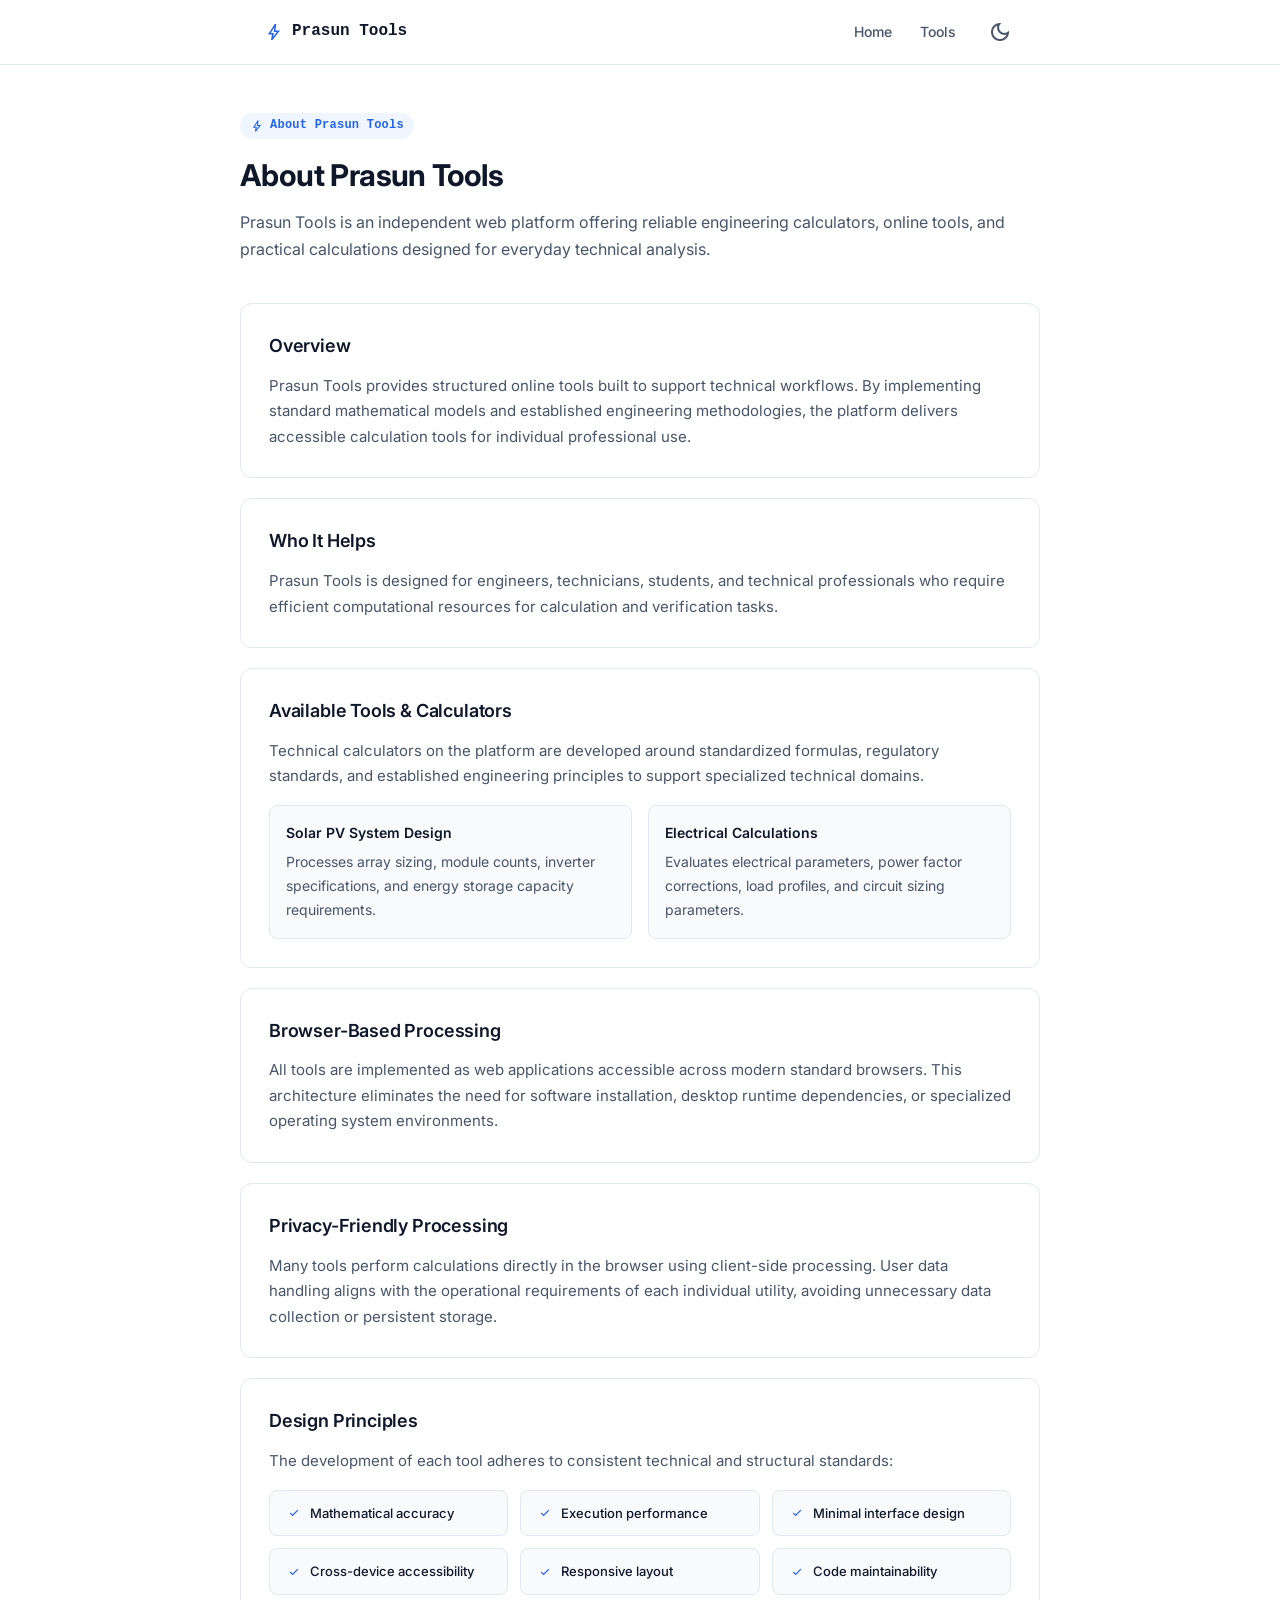
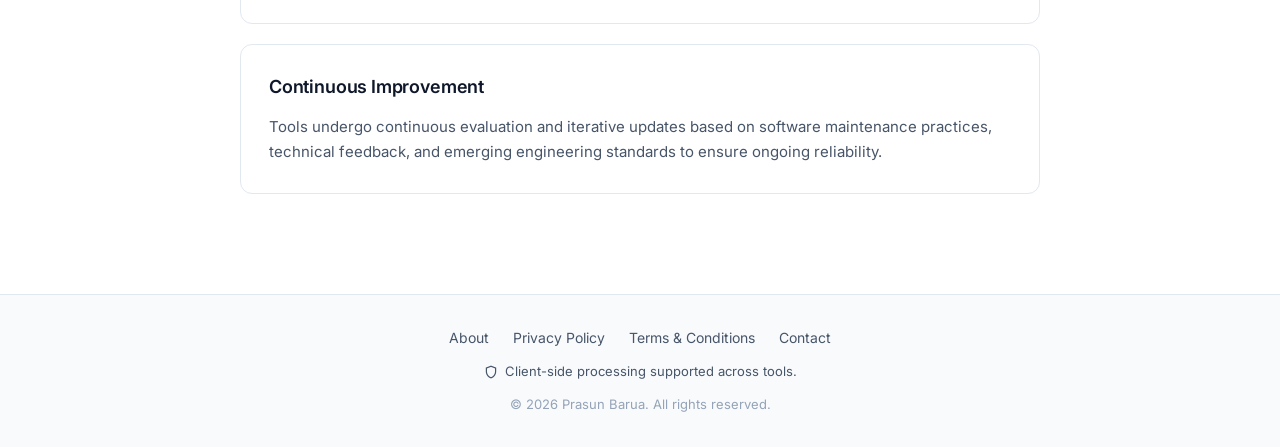
==== commit 9b1d59a1: "Update meta descriptions and content in about.html" ====
--- a/about.html
+++ b/about.html
@@ -4,13 +4,13 @@
     <meta charset="UTF-8">
     <meta name="viewport" content="width=device-width, initial-scale=1.0">
     <title>About — Prasun Tools</title>
-    <meta name="description" content="Technical documentation and overview of Prasun Tools, an independent web platform providing browser-based engineering calculators and technical utilities.">
+    <meta name="description" content="Learn more about Prasun Tools, an independent web platform offering reliable engineering calculators, online tools, and practical technical calculations.">
     <link rel="canonical" href="https://tools.prasunbarua.com/about.html">
     <meta name="robots" content="index, follow">
 
     <!-- Open Graph Meta Tags -->
     <meta property="og:title" content="About — Prasun Tools">
-    <meta property="og:description" content="Technical documentation and overview of Prasun Tools, an independent web platform providing browser-based engineering calculators and technical utilities.">
+    <meta property="og:description" content="Learn more about Prasun Tools, an independent web platform offering reliable engineering calculators, online tools, and practical technical calculations.">
     <meta property="og:url" content="https://tools.prasunbarua.com/about.html">
     <meta property="og:type" content="website">
     <meta property="og:site_name" content="Prasun Tools">
@@ -356,7 +356,7 @@
           "isPartOf": {
             "@id": "https://tools.prasunbarua.com/#website"
           },
-          "description": "Technical documentation and overview of Prasun Tools platform architecture and design standards."
+          "description": "Overview of Prasun Tools, providing reliable engineering calculators, online tools, and practical technical calculations."
         }
       ]
     }
@@ -368,12 +368,12 @@
     <header class="site-header">
         <div class="container header-inner">
             <a href="/" class="logo" aria-label="Prasun Tools Home">
-                <span class="material-symbols-outlined logo-icon" aria-hidden="true">terminal</span>
-                <span>prasun-tools</span>
+                <span class="material-symbols-outlined logo-icon" aria-hidden="true">bolt</span>
+                <span>Prasun Tools</span>
             </a>
             <nav class="nav-links" aria-label="Main Navigation">
                 <a href="/">Home</a>
-                <a href="/#tools-grid">Utilities</a>
+                <a href="/#tools-grid">Tools</a>
                 <button id="theme-toggle" class="theme-toggle-btn" aria-label="Toggle theme">
                     <span class="material-symbols-outlined" aria-hidden="true">dark_mode</span>
                 </button>
@@ -385,29 +385,29 @@
     <main class="container about-main">
         <div class="about-hero">
             <div class="tool-badge-pill">
-                <span class="material-symbols-outlined" aria-hidden="true">description</span>
-                <span>System Documentation</span>
+                <span class="material-symbols-outlined" aria-hidden="true">bolt</span>
+                <span>About Prasun Tools</span>
             </div>
             <h1>About Prasun Tools</h1>
-            <p>Prasun Tools is an independent web platform providing browser-based engineering calculators and technical utilities designed for practical technical analysis and everyday computational tasks.</p>
+            <p>Prasun Tools is an independent web platform offering reliable engineering calculators, online tools, and practical calculations designed for everyday technical analysis.</p>
         </div>
 
         <!-- Platform Overview -->
         <section class="content-card">
             <h2>Overview</h2>
-            <p>The platform provides structured computational utilities built to support technical workflows. By implementing standard mathematical models and established engineering methodologies, the platform delivers accessible calculation tools for individual professional use.</p>
+            <p>Prasun Tools provides structured online tools built to support technical workflows. By implementing standard mathematical models and established engineering methodologies, the platform delivers accessible calculation tools for individual professional use.</p>
         </section>
 
         <!-- Target Audience -->
         <section class="content-card">
-            <h2>Target Audience</h2>
+            <h2>Who It Helps</h2>
             <p>Prasun Tools is designed for engineers, technicians, students, and technical professionals who require efficient computational resources for calculation and verification tasks.</p>
         </section>
 
         <!-- Engineering Focus -->
         <section class="content-card">
-            <h2>Engineering Calculators</h2>
-            <p>Technical calculators on the platform are developed around standardized formulas, regulatory standards, and established engineering principles. These utilities support specialized technical domains.</p>
+            <h2>Available Tools & Calculators</h2>
+            <p>Technical calculators on the platform are developed around standardized formulas, regulatory standards, and established engineering principles to support specialized technical domains.</p>
             <div class="specs-grid">
                 <div class="spec-item">
                     <h3>Solar PV System Design</h3>
@@ -422,20 +422,20 @@
 
         <!-- Browser-Based Utilities -->
         <section class="content-card">
-            <h2>Browser-Based Architecture</h2>
-            <p>All utilities are implemented as web applications accessible across modern standard browsers. This architecture eliminates the need for software installation, desktop runtime dependencies, or specialized operating system environments.</p>
+            <h2>Browser-Based Processing</h2>
+            <p>All tools are implemented as web applications accessible across modern standard browsers. This architecture eliminates the need for software installation, desktop runtime dependencies, or specialized operating system environments.</p>
         </section>
 
         <!-- Privacy Approach -->
         <section class="content-card">
-            <h2>Privacy and Data Processing</h2>
+            <h2>Privacy-Friendly Processing</h2>
             <p>Many tools perform calculations directly in the browser using client-side processing. User data handling aligns with the operational requirements of each individual utility, avoiding unnecessary data collection or persistent storage.</p>
         </section>
 
         <!-- Design Principles -->
         <section class="content-card">
             <h2>Design Principles</h2>
-            <p>The development of each utility adheres to consistent technical and structural standards:</p>
+            <p>The development of each tool adheres to consistent technical and structural standards:</p>
             <div class="principles-list">
                 <div class="principle-badge">
                     <span class="material-symbols-outlined" aria-hidden="true">check</span> Mathematical accuracy
@@ -461,7 +461,7 @@
         <!-- Continuous Improvement -->
         <section class="content-card">
             <h2>Continuous Improvement</h2>
-            <p>Utilities undergo continuous evaluation and iterative updates based on software maintenance practices, technical feedback, and emerging engineering standards to ensure ongoing reliability.</p>
+            <p>Tools undergo continuous evaluation and iterative updates based on software maintenance practices, technical feedback, and emerging engineering standards to ensure ongoing reliability.</p>
         </section>
     </main>
 
@@ -469,8 +469,10 @@
     <footer class="site-footer">
         <div class="container footer-content">
             <nav class="footer-nav" aria-label="Footer Navigation">
-                <a href="/about.html">Documentation</a>
-                <a href="/">Utilities</a>
+                <a href="/about.html">About</a>
+                <a href="/privacy-policy.html">Privacy Policy</a>
+                <a href="/terms.html">Terms & Conditions</a>
+                <a href="/contact.html">Contact</a>
             </nav>
             <p class="privacy-badge">
                 <span class="material-symbols-outlined" aria-hidden="true">shield</span> Client-side processing supported across tools.
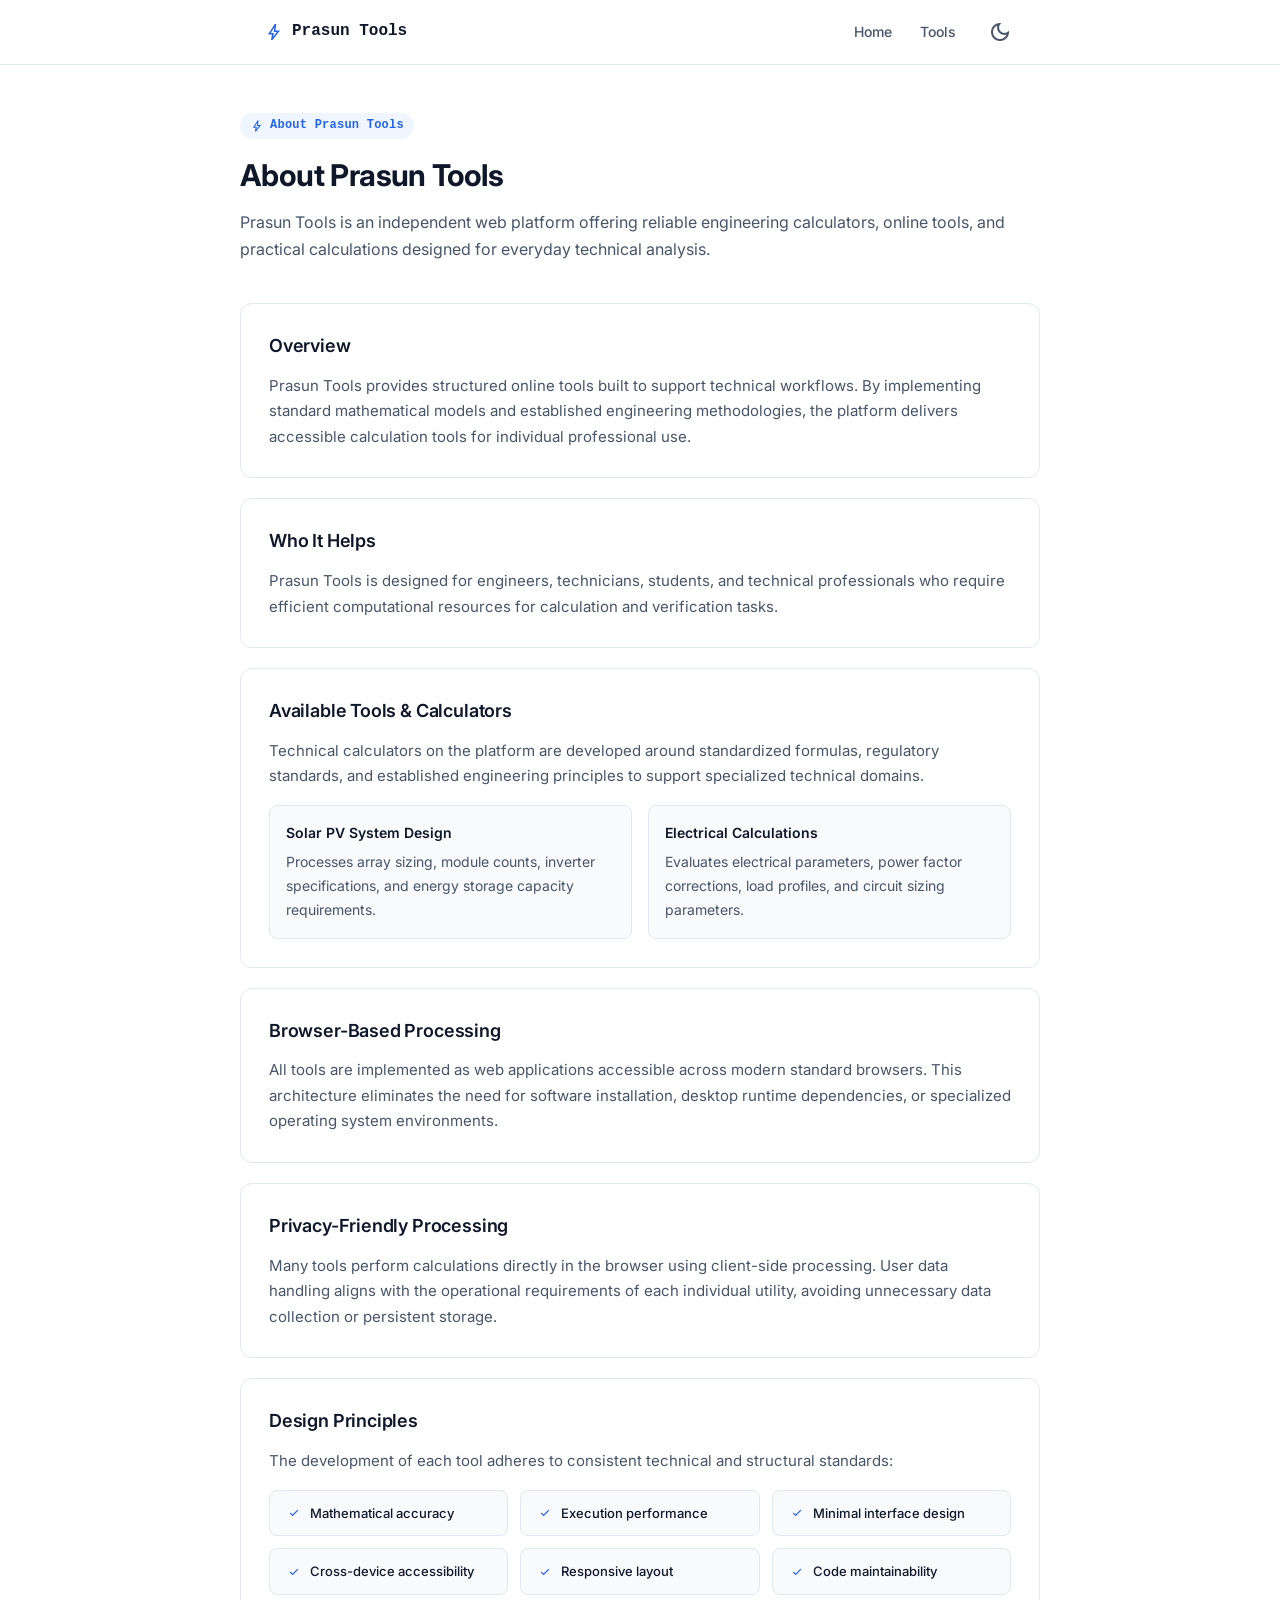
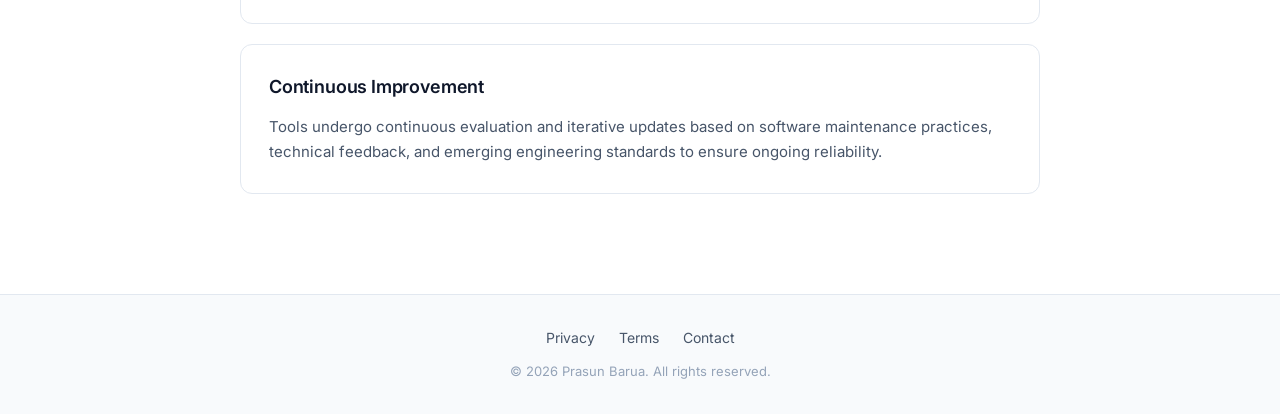
==== commit 983b7ab7: "Update footer navigation links Removed 'About' and 'Terms & Conditions' links from footer." ====
--- a/about.html
+++ b/about.html
@@ -469,14 +469,10 @@
     <footer class="site-footer">
         <div class="container footer-content">
             <nav class="footer-nav" aria-label="Footer Navigation">
-                <a href="/about.html">About</a>
-                <a href="/privacy-policy.html">Privacy Policy</a>
-                <a href="/terms.html">Terms & Conditions</a>
+                <a href="/privacy-policy.html">Privacy</a>
+                <a href="/terms.html">Terms</a>
                 <a href="/contact.html">Contact</a>
             </nav>
-            <p class="privacy-badge">
-                <span class="material-symbols-outlined" aria-hidden="true">shield</span> Client-side processing supported across tools.
-            </p>
             <p>&copy; 2026 Prasun Barua. All rights reserved.</p>
         </div>
     </footer>
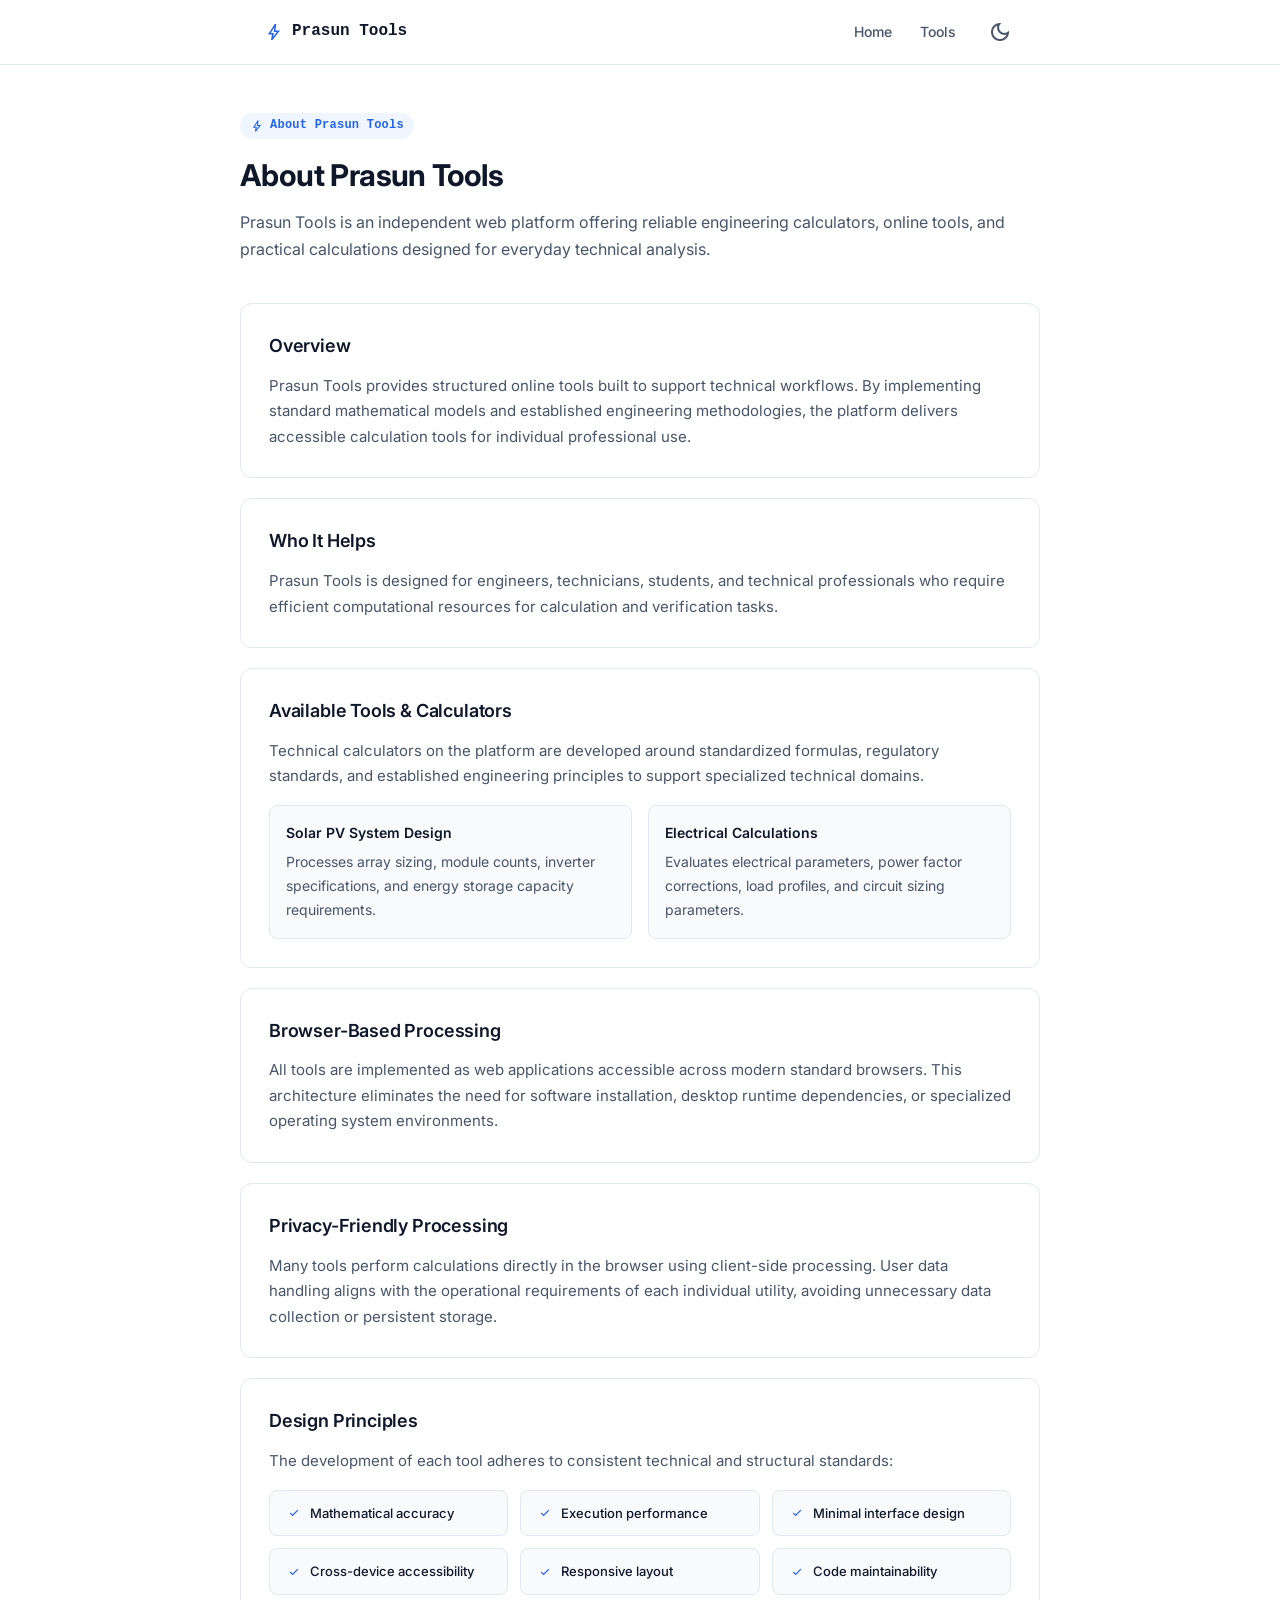
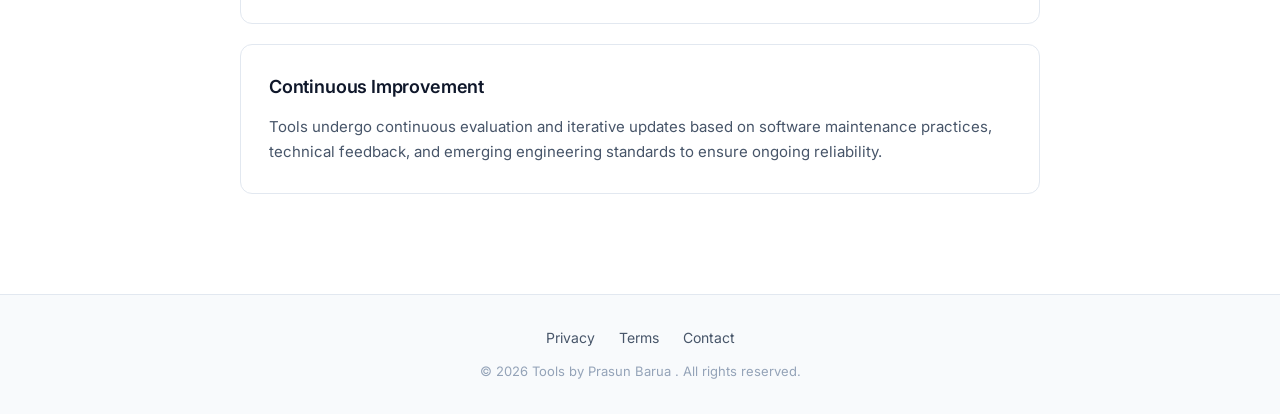
==== commit c05a2079: "Update footer copyright information and link" ====
--- a/about.html
+++ b/about.html
@@ -473,7 +473,15 @@
                 <a href="/terms.html">Terms</a>
                 <a href="/contact.html">Contact</a>
             </nav>
-            <p>&copy; 2026 Prasun Barua. All rights reserved.</p>
+            <p>
+    &copy; 2026 Tools by
+    <a href="https://www.prasunbarua.com"
+       target="_blank"
+       rel="noopener noreferrer">
+        Prasun Barua
+    </a>.
+    All rights reserved.
+</p>
         </div>
     </footer>
 
